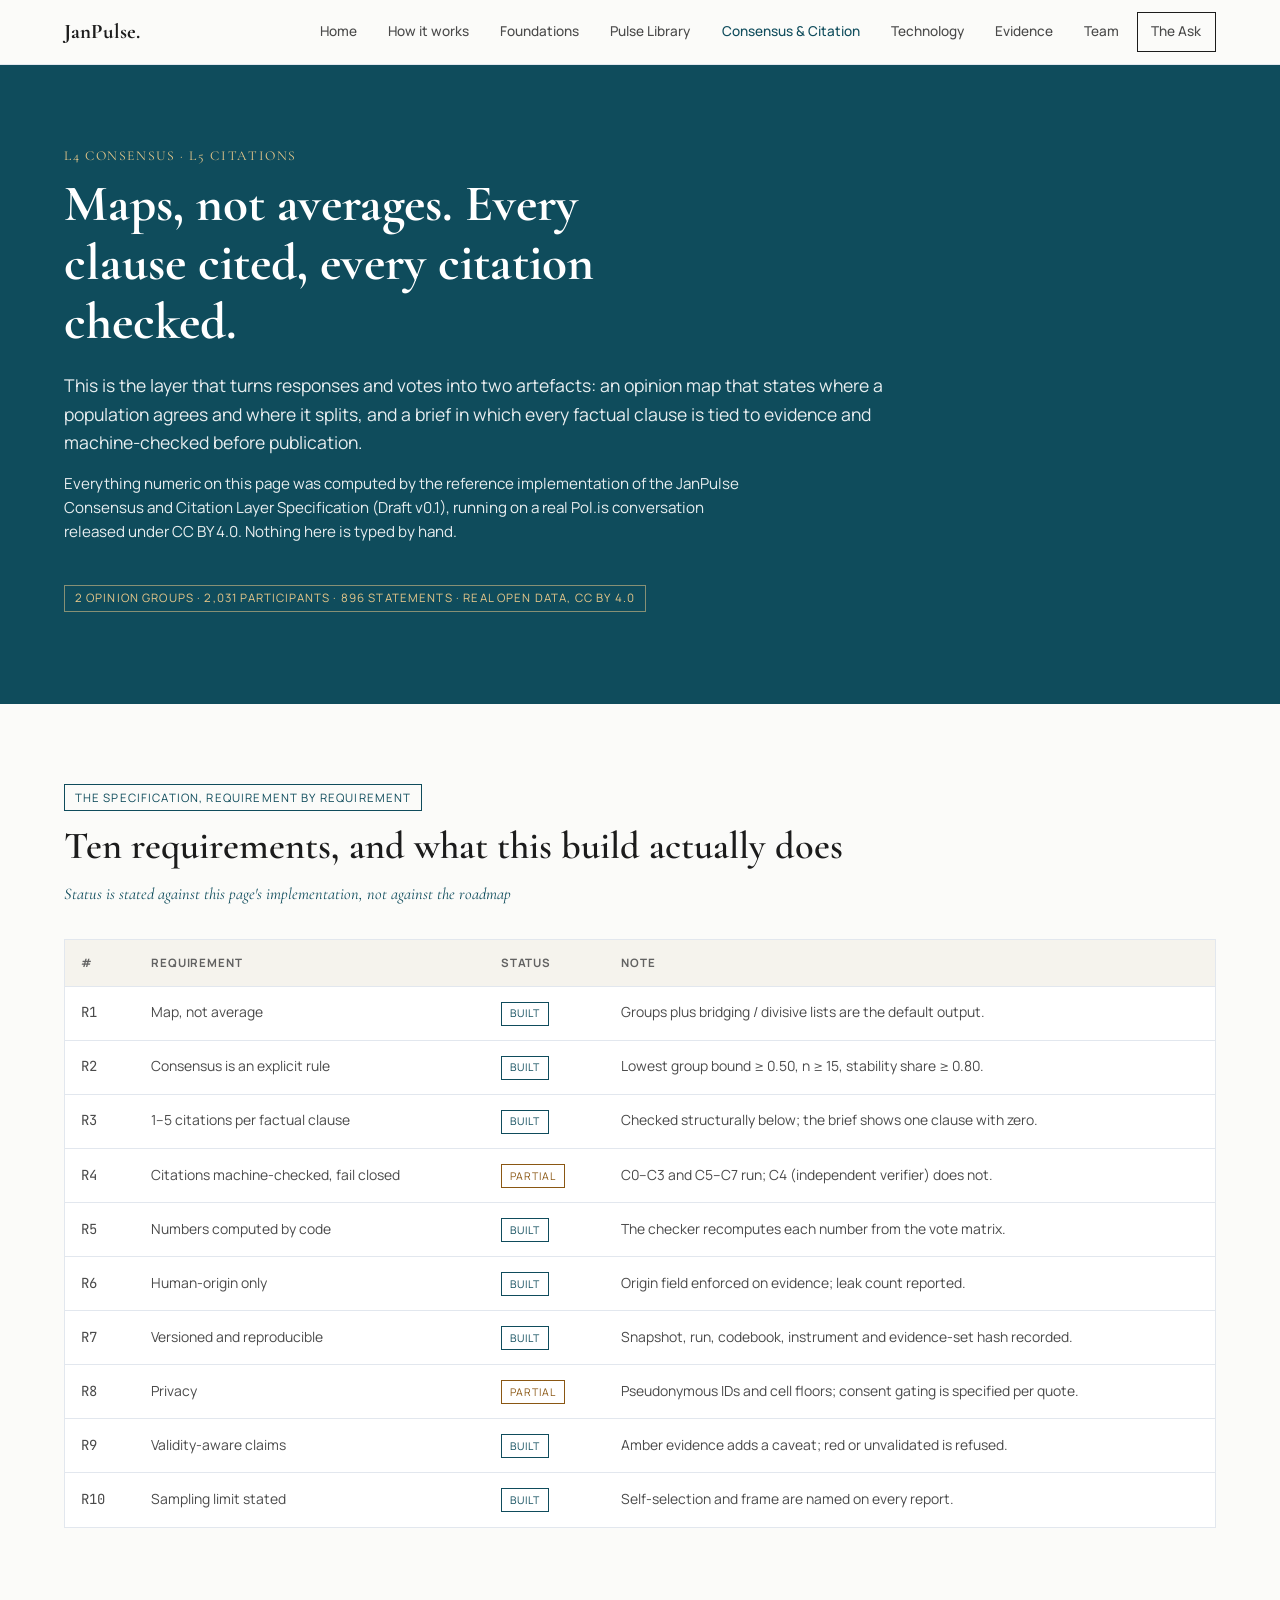
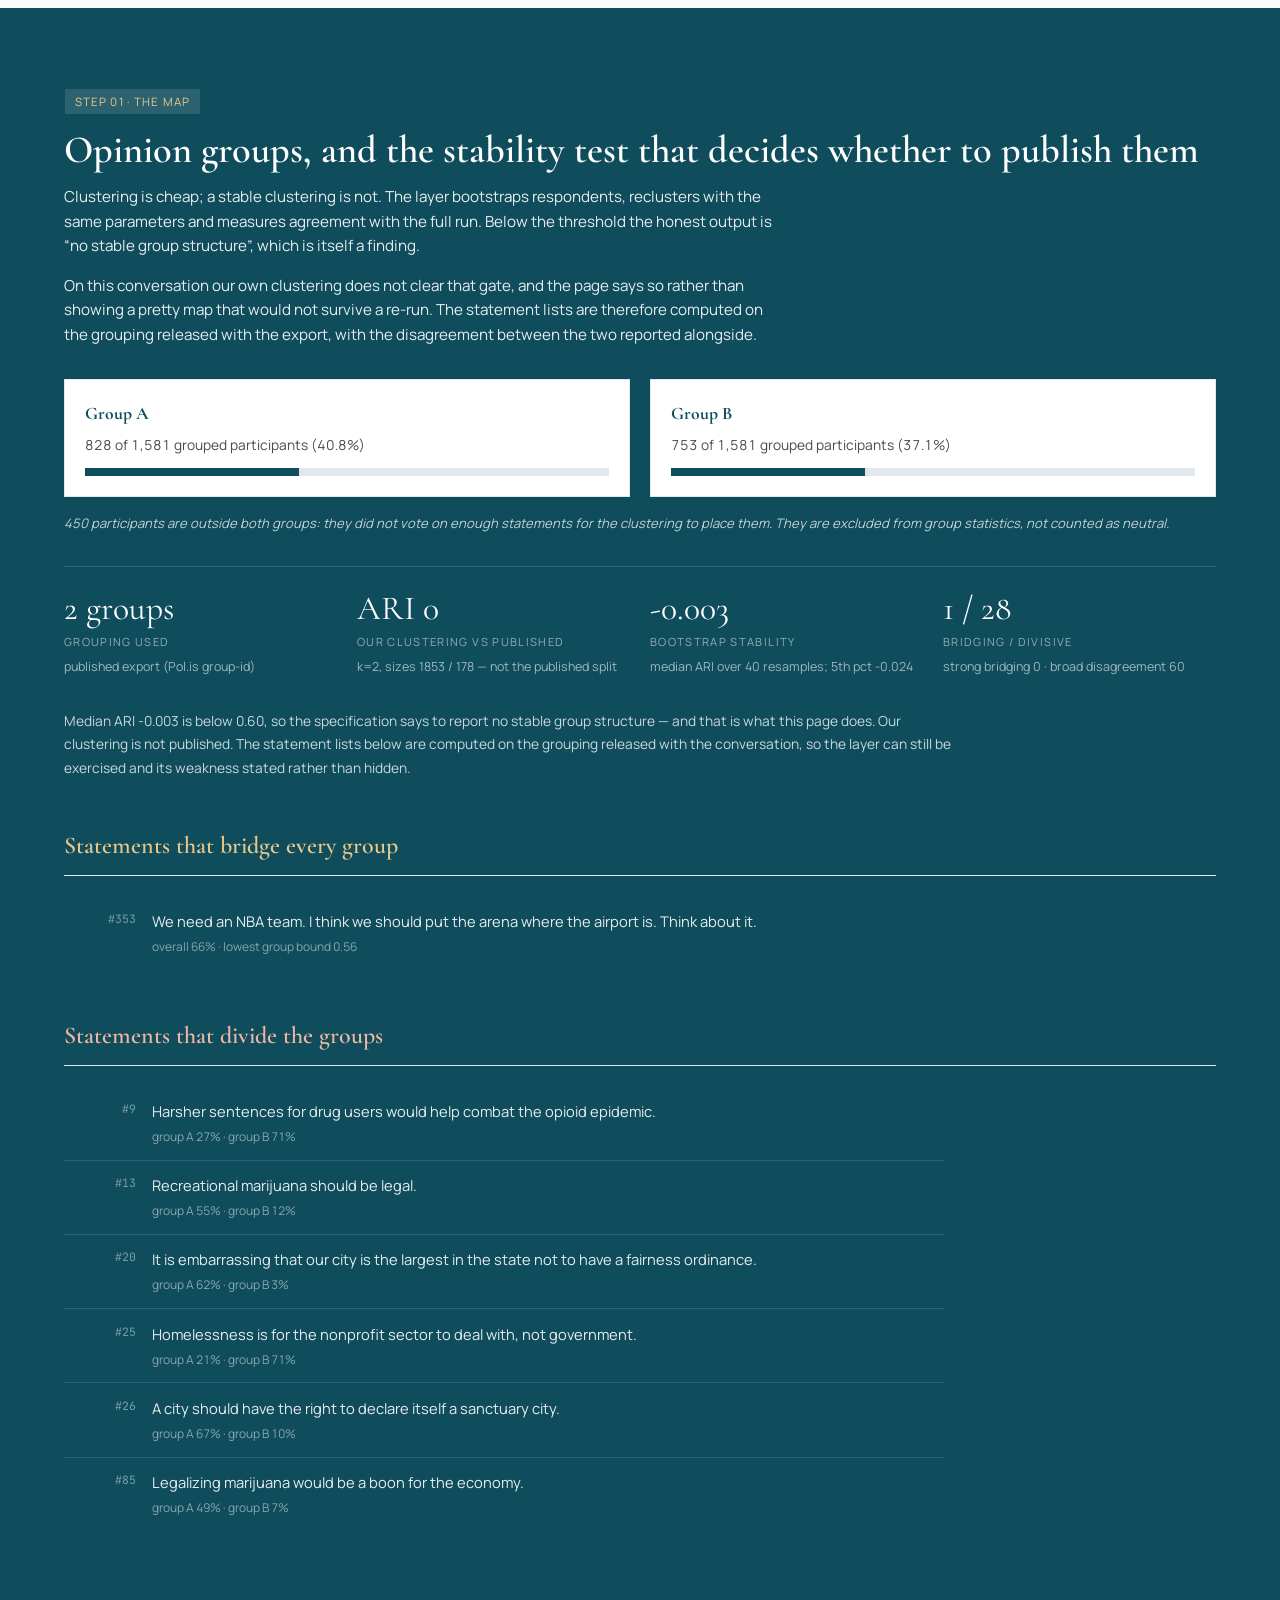
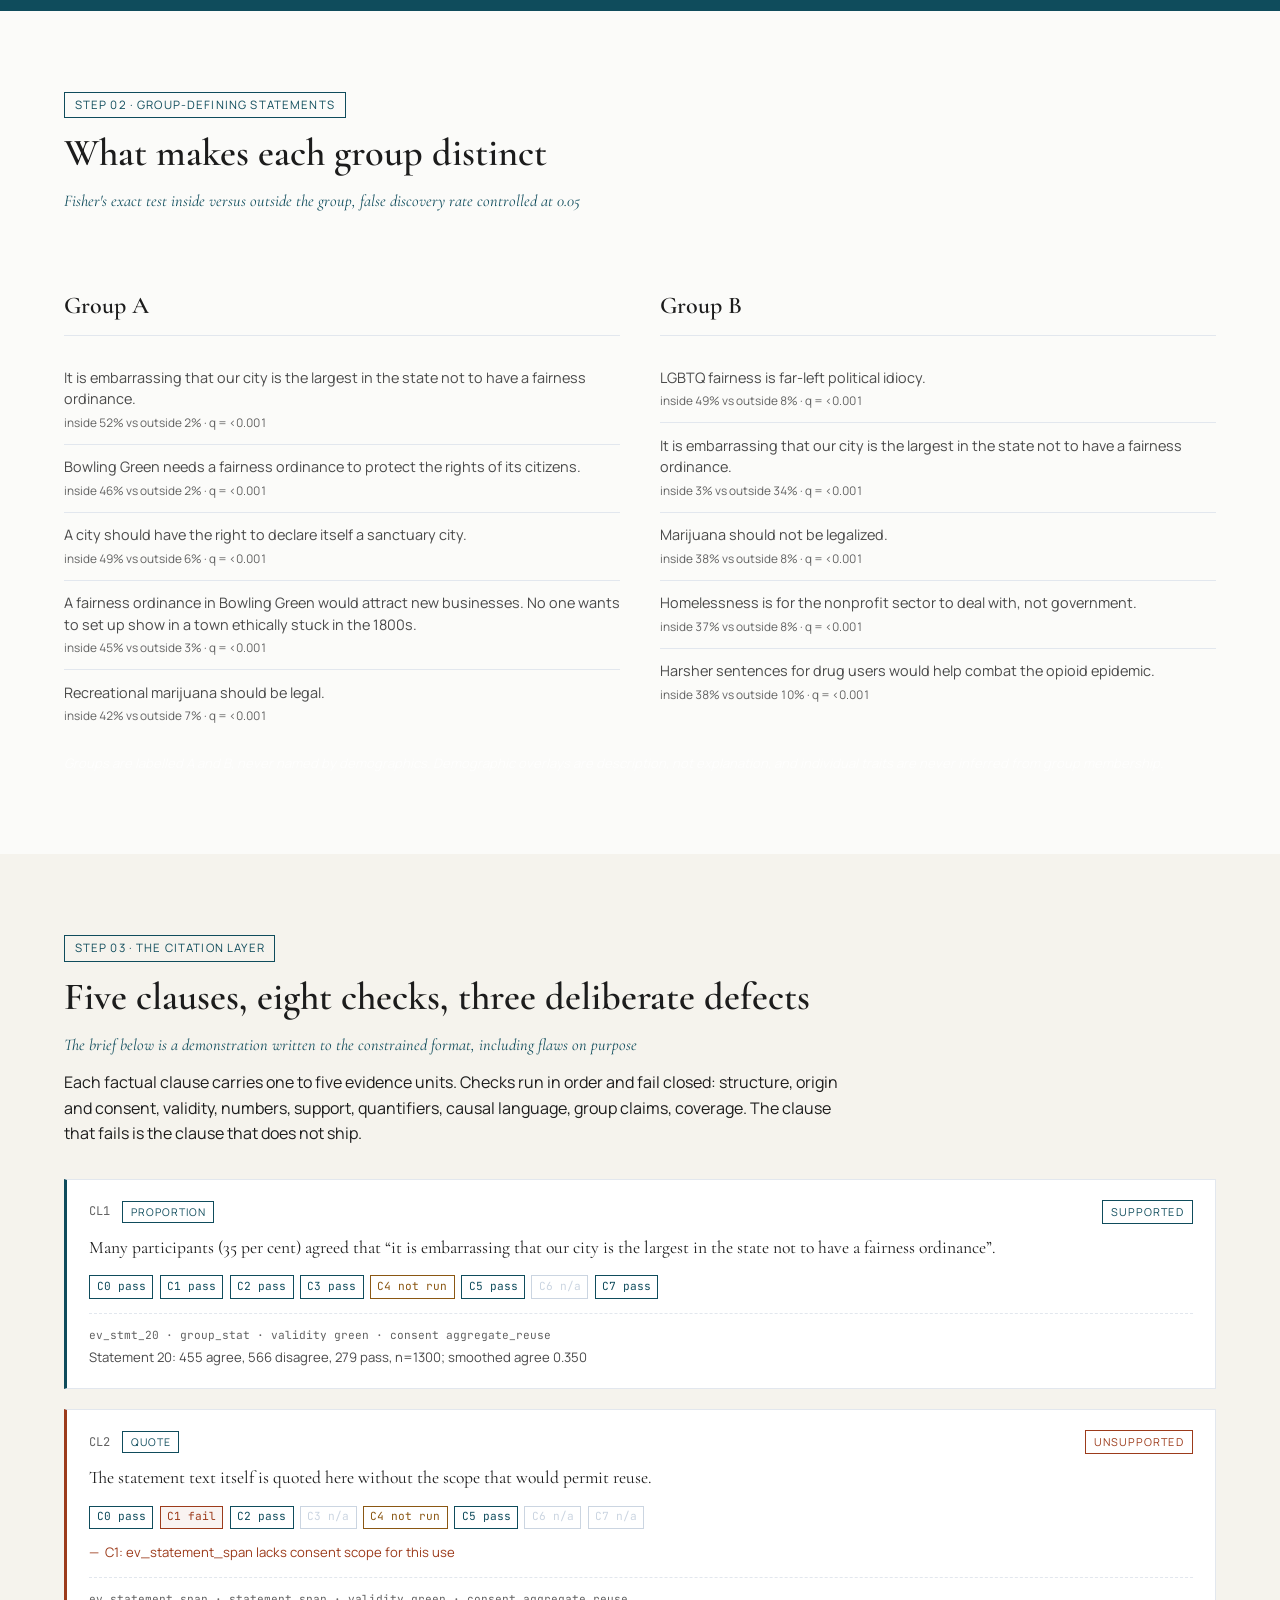
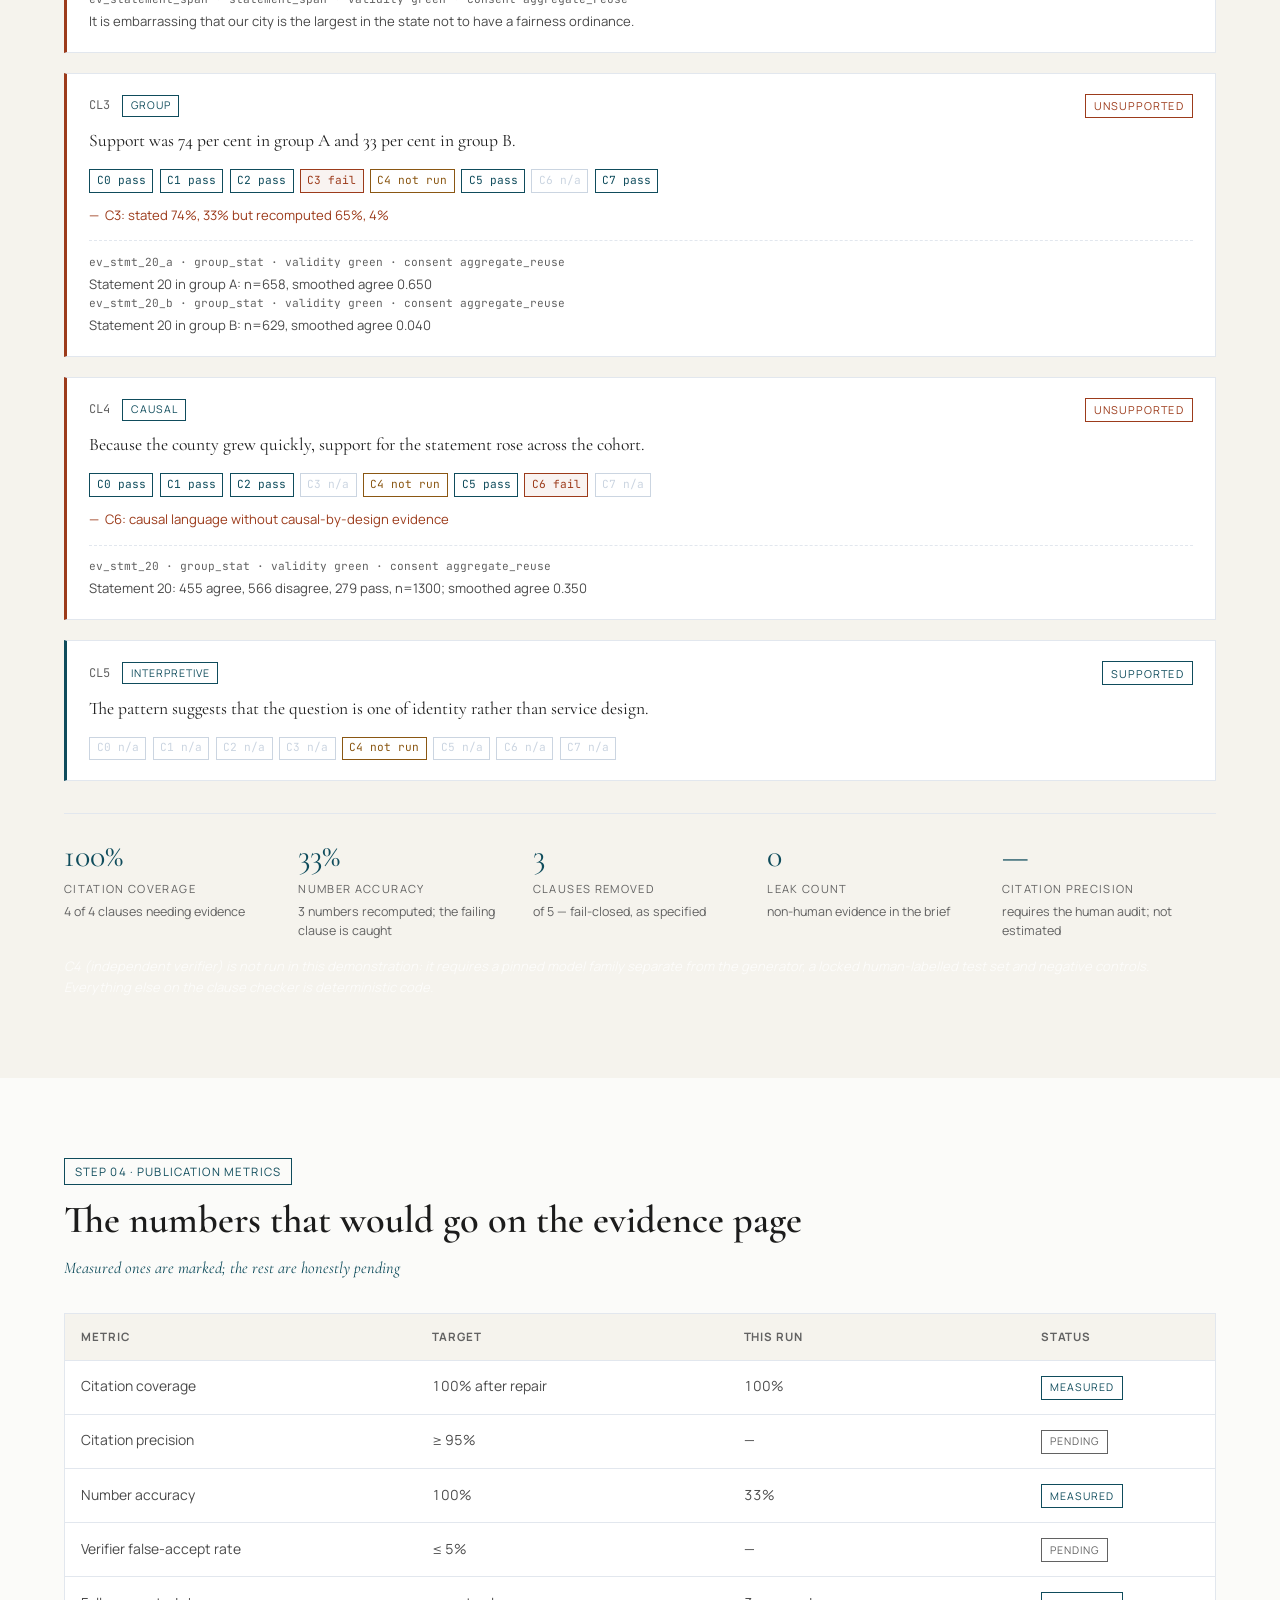
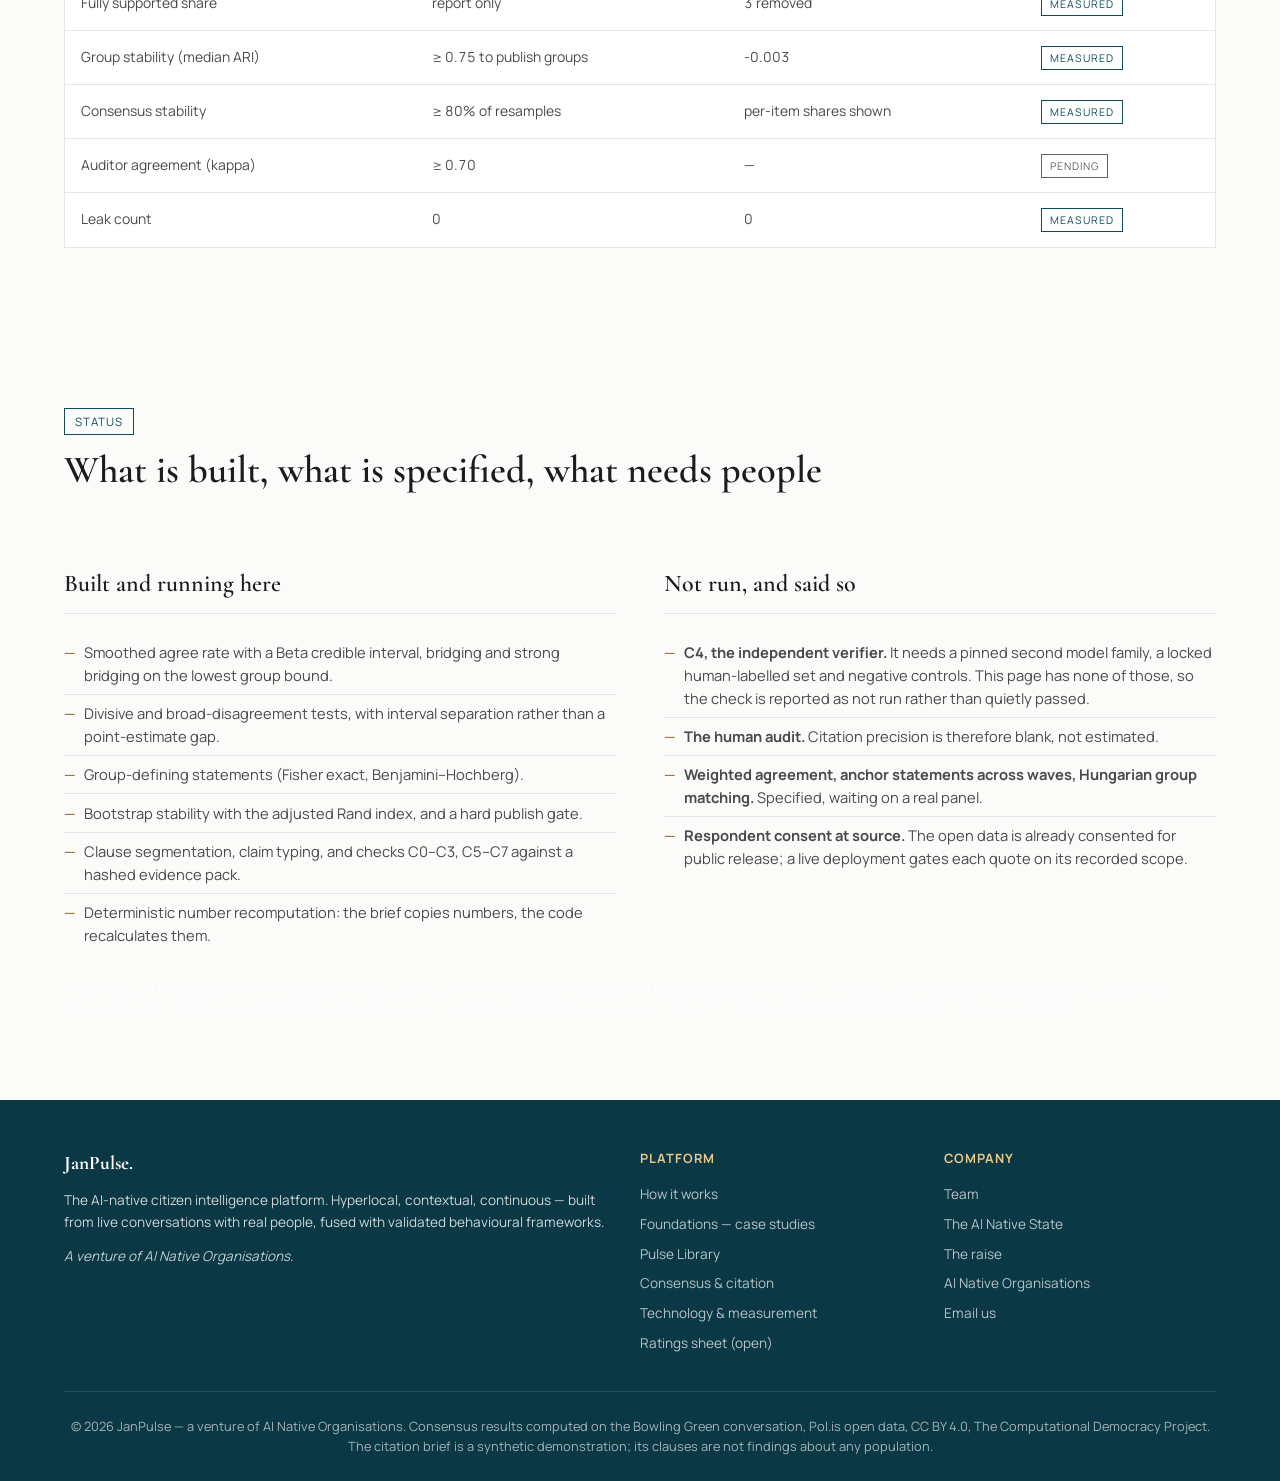
==== consensus.html @ a4c241a4 "Consensus & Citation layer page: L4 maps and L5 clause checks on real open data Implements the speci" ====
<!DOCTYPE html>
<html lang="en">
<head>
  <meta charset="UTF-8">
  <meta name="viewport" content="width=device-width, initial-scale=1.0">
  <title>Consensus &amp; Citation Layer — JanPulse</title>
  <link rel="stylesheet" href="styles.css">
  <link rel="stylesheet" href="janpulse.css">
  <meta name="description" content="JanPulse's L4/L5 layer: opinion maps with a published stability test, and briefs where every clause is cited and machine-checked. Run on a real Pol.is open conversation.">
  <meta property="og:title" content="Consensus &amp; Citation Layer — JanPulse">
  <meta property="og:description" content="Maps, not averages. Every clause cited, every citation checked, numbers computed by code.">
  <meta property="og:type" content="article">
</head>
<body>

<nav class="site-nav">
  <div class="nav-inner">
    <a class='nav-logo' href='/'>JanPulse.</a>
    <button class="nav-toggle" onclick="toggleNav()" aria-label="Toggle navigation">
      <span></span><span></span><span></span>
    </button>
    <div class="nav-links" id="navLinks">
      <a href='/'>Home</a>
      <a href="/#how">How it works</a>
      <a href='/foundations.html'>Foundations</a>
      <a href='/library.html'>Pulse Library</a>
      <a class='active' href='/consensus.html'>Consensus &amp; Citation</a>
      <a href="/#technology">Technology</a>
      <a href="/#evidence">Evidence</a>
      <a href="/#team">Team</a>
      <a href="/#ask" class="btn btn-outline btn-sm">The Ask</a>
    </div>
  </div>
</nav>

<header class="section section-dark">
  <div class="container">
    <span class="eyebrow" style="color:#e8c88a;">L4 consensus &middot; L5 citations</span>
    <h1 style="color:#fff;max-width:26ch;">Maps, not averages. Every clause cited, every citation checked.</h1>
    <p class="dark-body" style="font-size:1.1rem;max-width:78ch;margin-top:1.25rem;">
      This is the layer that turns responses and votes into two artefacts: an opinion map that
      states where a population agrees and where it splits, and a brief in which every factual
      clause is tied to evidence and machine-checked before publication.
    </p>
    <p class="dark-body" style="max-width:78ch;">
      Everything numeric on this page was computed by the reference implementation of the
      JanPulse Consensus and Citation Layer Specification (Draft v0.1), running on a real
      Pol.is conversation released under CC BY&nbsp;4.0. Nothing here is typed by hand.
    </p>
    <p class="pill" style="margin-top:1.5rem;display:inline-block;color:#e8c88a;border-color:rgba(232,200,138,.55);" id="corpusBadge"></p>
  </div>
</header>

<!-- Requirements -->
<section class="section">
  <div class="container">
    <span class="pill">The specification, requirement by requirement</span>
    <h2 class="section-title">Ten requirements, and what this build actually does</h2>
    <p class="role">Status is stated against this page's implementation, not against the roadmap</p>
    <table class="evidence-table" id="reqTable">
      <thead><tr><th>#</th><th>Requirement</th><th>Status</th><th>Note</th></tr></thead>
      <tbody></tbody>
    </table>
  </div>
</section>

<!-- Consensus -->
<section class="section section-dark">
  <div class="container">
    <span class="pill" style="background:rgba(255,255,255,.12);color:#e8c88a;">Step 01 &middot; The map</span>
    <h2 class="section-title" style="color:#fff;">Opinion groups, and the stability test that decides whether to publish them</h2>
    <p class="dark-body" style="max-width:80ch;">
      Clustering is cheap; a stable clustering is not. The layer bootstraps respondents, reclusters
      with the same parameters and measures agreement with the full run. Below the threshold the
      honest output is &ldquo;no stable group structure&rdquo;, which is itself a finding.
    </p>
    <p class="dark-body" style="max-width:80ch;">
      On this conversation our own clustering does not clear that gate, and the page says so rather
      than showing a pretty map that would not survive a re-run. The statement lists are therefore
      computed on the grouping released with the export, with the disagreement between the two
      reported alongside.
    </p>

    <div class="pl-groups" id="groupCards" style="margin-top:2rem;"></div>
    <div class="pl-stat-row" id="runStats"></div>

    <h3 class="sub-head" style="color:#e8c88a;">Statements that bridge every group</h3>
    <div id="bridgingList" class="pl-items"></div>

    <h3 class="sub-head" style="color:#f0b7a4;">Statements that divide the groups</h3>
    <div id="divisiveList" class="pl-items"></div>
  </div>
</section>

<!-- Group-defining -->
<section class="section">
  <div class="container">
    <span class="pill">Step 02 &middot; Group-defining statements</span>
    <h2 class="section-title">What makes each group distinct</h2>
    <p class="role">Fisher's exact test inside versus outside the group, false discovery rate controlled at 0.05</p>
    <div id="groupDefining" class="pl-gd"></div>
    <p class="provenance">Groups are labelled A and B, never named by demographics. Demographic overlays
      are description, not explanation, and individual traits are never inferred from group membership.</p>
  </div>
</section>

<!-- Clause checker -->
<section class="section section-cream">
  <div class="container">
    <span class="pill">Step 03 &middot; The citation layer</span>
    <h2 class="section-title">Five clauses, eight checks, three deliberate defects</h2>
    <p class="role">The brief below is a demonstration written to the constrained format, including flaws on purpose</p>
    <p style="max-width:80ch;">
      Each factual clause carries one to five evidence units. Checks run in order and fail closed:
      structure, origin and consent, validity, numbers, support, quantifiers, causal language,
      group claims, coverage. The clause that fails is the clause that does not ship.
    </p>

    <div id="clauseChecks" class="pl-clauses"></div>

    <div class="pl-metric-row" id="citationMetrics"></div>
    <p class="provenance" id="c4Note"></p>
  </div>
</section>

<!-- Metrics -->
<section class="section">
  <div class="container">
    <span class="pill">Step 04 &middot; Publication metrics</span>
    <h2 class="section-title">The numbers that would go on the evidence page</h2>
    <p class="role">Measured ones are marked; the rest are honestly pending</p>
    <table class="evidence-table" id="metricTable">
      <thead><tr><th>Metric</th><th>Target</th><th>This run</th><th>Status</th></tr></thead>
      <tbody></tbody>
    </table>
  </div>
</section>

<!-- Status -->
<section class="section">
  <div class="container">
    <span class="pill">Status</span>
    <h2 class="section-title">What is built, what is specified, what needs people</h2>
    <div class="cols-2" style="margin-top:1.5rem;">
      <div>
        <h3 class="sub-head">Built and running here</h3>
        <ul class="plain-list">
          <li>Smoothed agree rate with a Beta credible interval, bridging and strong bridging on the lowest group bound.</li>
          <li>Divisive and broad-disagreement tests, with interval separation rather than a point-estimate gap.</li>
          <li>Group-defining statements (Fisher exact, Benjamini&ndash;Hochberg).</li>
          <li>Bootstrap stability with the adjusted Rand index, and a hard publish gate.</li>
          <li>Clause segmentation, claim typing, and checks C0&ndash;C3, C5&ndash;C7 against a hashed evidence pack.</li>
          <li>Deterministic number recomputation: the brief copies numbers, the code recalculates them.</li>
        </ul>
      </div>
      <div>
        <h3 class="sub-head">Not run, and said so</h3>
        <ul class="plain-list">
          <li><b>C4, the independent verifier.</b> It needs a pinned second model family, a locked human-labelled set and negative controls. This page has none of those, so the check is reported as not run rather than quietly passed.</li>
          <li><b>The human audit.</b> Citation precision is therefore blank, not estimated.</li>
          <li><b>Weighted agreement, anchor statements across waves, Hungarian group matching.</b> Specified, waiting on a real panel.</li>
          <li><b>Respondent consent at source.</b> The open data is already consented for public release; a live deployment gates each quote on its recorded scope.</li>
        </ul>
      </div>
    </div>
    <p class="provenance" style="margin-top:1.5rem;">
      Thresholds on this page are the specification&rsquo;s proposed values, marked for statistical
      review in the source document. Participation is self-selected: this conversation was open to
      residents of Bowling Green and Warren County, and no sampling frame or weighting was applied.
      That limit is stated on every report rather than buried in a footnote.
    </p>
  </div>
</section>

<footer class="site-footer">
  <div class="container">
    <div class="footer-grid">
      <div class="footer-brand">
        <span class="footer-logo">JanPulse.</span>
        <p>The AI-native citizen intelligence platform. Hyperlocal, contextual, continuous &mdash; built from
          live conversations with real people, fused with validated behavioural frameworks.</p>
        <p class="provenance" style="margin-top:0.75rem;">A venture of AI Native Organisations.</p>
      </div>
      <div class="footer-col">
        <h4>Platform</h4>
        <a href="/#how">How it works</a>
        <a href="/foundations.html">Foundations &mdash; case studies</a>
        <a href="/library.html">Pulse Library</a>
        <a href="/consensus.html">Consensus &amp; citation</a>
        <a href="/technology.html">Technology &amp; measurement</a>
        <a href="/rate.html">Ratings sheet (open)</a>
      </div>
      <div class="footer-col">
        <h4>Company</h4>
        <a href="/#team">Team</a>
        <a href="/#book">The AI Native State</a>
        <a href="/#ask">The raise</a>
        <a href="https://ainativeorganisations.com" target="_blank" rel="noopener">AI Native Organisations</a>
        <a href="mailto:hello@ainativeorganisations.com">Email us</a>
      </div>
    </div>
    <div class="footer-bottom">
      &copy; 2026 JanPulse &mdash; a venture of AI Native Organisations. Consensus results computed on
      the Bowling Green conversation, Pol.is open data, CC BY 4.0, The Computational Democracy Project.
      The citation brief is a synthetic demonstration; its clauses are not findings about any population.
    </div>
  </div>
</footer>

<script src="assets/jp-layer-demo.js"></script>
<script>
function toggleNav(){ document.getElementById('navLinks').classList.toggle('open'); }

function el(tag, cls, text){
  var n = document.createElement(tag);
  if (cls) n.className = cls;
  if (text !== undefined && text !== null) n.textContent = text;
  return n;
}
function chip(status){
  var s = el('span', 'pl-chip pl-chip-' + status.replace(/[^a-z]/g,''), status);
  return s;
}

(function(){
  var D = window.JANPULSE_LAYER;
  if (!D) return;
  var C = D.consensus, L = D.citations;

  // corpus badge
  document.getElementById('corpusBadge').textContent =
    C.groups.length + ' opinion groups · ' + D.corpus.participants.toLocaleString() +
    ' participants · ' + D.corpus.statements + ' statements · real open data, CC BY 4.0';

  // ---- requirements table (statuses are authored, not computed) -------------
  var REQS = [
    ['R1','Map, not average','built','Groups plus bridging / divisive lists are the default output.'],
    ['R2','Consensus is an explicit rule','built','Lowest group bound ≥ 0.50, n ≥ 15, stability share ≥ 0.80.'],
    ['R3','1–5 citations per factual clause','built','Checked structurally below; the brief shows one clause with zero.'],
    ['R4','Citations machine-checked, fail closed','partial','C0–C3 and C5–C7 run; C4 (independent verifier) does not.'],
    ['R5','Numbers computed by code','built','The checker recomputes each number from the vote matrix.'],
    ['R6','Human-origin only','built','Origin field enforced on evidence; leak count reported.'],
    ['R7','Versioned and reproducible','built','Snapshot, run, codebook, instrument and evidence-set hash recorded.'],
    ['R8','Privacy','partial','Pseudonymous IDs and cell floors; consent gating is specified per quote.'],
    ['R9','Validity-aware claims','built','Amber evidence adds a caveat; red or unvalidated is refused.'],
    ['R10','Sampling limit stated','built','Self-selection and frame are named on every report.']
  ];
  var tb = document.querySelector('#reqTable tbody');
  REQS.forEach(function(r){
    var tr = el('tr');
    tr.appendChild(el('td','pl-mono',r[0]));
    tr.appendChild(el('td',null,r[1]));
    var td = el('td'); td.appendChild(chip(r[2])); tr.appendChild(td);
    tr.appendChild(el('td',null,r[3]));
    tb.appendChild(tr);
  });

  // ---- group cards ---------------------------------------------------------
  var grouped = C.groups.reduce(function(a,g){ return a + g.size; }, 0);
  var gc = document.getElementById('groupCards');
  C.groups.forEach(function(g){
    var card = el('div','card card-quiet pl-group');
    card.appendChild(el('h4',null,'Group ' + g.label));
    card.appendChild(el('p','pl-num', g.size.toLocaleString() + ' of ' +
      grouped.toLocaleString() + ' grouped participants (' + g.share + '%)'));
    var bar = el('div','pl-bar'); var fill = el('span'); fill.style.width = g.share + '%';
    bar.appendChild(fill); card.appendChild(bar);
    gc.appendChild(card);
  });
  if (D.corpus.ungrouped) {
    var un = el('p','provenance');
    un.textContent = D.corpus.ungrouped.toLocaleString() + ' participants are outside both groups: ' +
      'they did not vote on enough statements for the clustering to place them. They are excluded ' +
      'from group statistics, not counted as neutral.';
    gc.parentNode.insertBefore(un, gc.nextSibling);
  }

  var rs = document.getElementById('runStats');
  function stat(label, value, sub){
    var d = el('div','pl-stat');
    d.appendChild(el('div','pl-stat-value', value));
    d.appendChild(el('div','pl-stat-label', label));
    if (sub) d.appendChild(el('div','pl-stat-sub', sub));
    rs.appendChild(d);
  }
  var own = C.own_clustering;
  stat('grouping used', C.k + ' groups', C.grouping_source);
  stat('our clustering vs published', 'ARI ' + (own.ari_vs_published === null ? '—' : own.ari_vs_published),
       'k=' + own.k + ', sizes ' + own.sizes.join(' / ') + ' — not the published split');
  stat('bootstrap stability', C.stability.median_ari === null ? 'not measured' : C.stability.median_ari,
       'median ARI over ' + C.stability.usable + ' resamples; 5th pct ' + C.stability.p5_ari);
  stat('bridging / divisive', C.counts.bridging + ' / ' + C.counts.divisive,
       'strong bridging ' + C.counts.strong_bridging + ' · broad disagreement ' + C.counts.broad_disagreement);

  var gate = el('p','dark-caption');
  var ariOwn = C.stability.median_ari;
  if (ariOwn === null) {
    gate.textContent = 'Stability could not be measured in this run, so no group structure should be published.';
  } else if (ariOwn >= 0.75) {
    gate.textContent = 'Median ARI ' + ariOwn + ' clears the 0.75 publish gate: the clustering is stable under resampling.';
  } else if (ariOwn >= 0.60) {
    gate.textContent = 'Median ARI ' + ariOwn + ' sits between 0.60 and 0.75: the specification labels the structure tentative.';
  } else {
    gate.textContent = 'Median ARI ' + ariOwn + ' is below 0.60, so the specification says to report no stable group ' +
      'structure — and that is what this page does. Our clustering is not published. The statement lists below are ' +
      'computed on the grouping released with the conversation, so the layer can still be exercised and its ' +
      'weakness stated rather than hidden.';
  }
  rs.parentNode.insertBefore(gate, rs.nextSibling);

  // ---- statement lists -----------------------------------------------------
  function itemList(host, items, kind){
    if (!items.length) { host.appendChild(el('p','dark-caption','None at the current thresholds.')); return; }
    items.forEach(function(it){
      var row = el('div','pl-item-row');
      row.appendChild(el('span','pl-item-id','#' + it.statement_id));
      var body = el('div','pl-item-body');
      body.appendChild(el('p','pl-item-text', it.text));
      var meta = el('p','pl-meta', kind === 'bridging'
        ? 'overall ' + (100*it.theta).toFixed(0) + '% · lowest group bound ' +
          Math.min.apply(null, Object.keys(it.lcb_by_group).map(function(k){return it.lcb_by_group[k];})).toFixed(2)
        : 'group A ' + (100*it.lcb_by_group.A).toFixed(0) + '% · group B ' + (100*it.lcb_by_group.B).toFixed(0) + '%');
      if (it.stability_share !== null) meta.textContent += ' · stability ' + Math.round(100*it.stability_share) + '%';
      body.appendChild(meta);
      row.appendChild(body);
      host.appendChild(row);
    });
  }
  itemList(document.getElementById('bridgingList'), C.bridging, 'bridging');
  itemList(document.getElementById('divisiveList'), C.divisive, 'divisive');

  // ---- group-defining ------------------------------------------------------
  var gd = document.getElementById('groupDefining');
  Object.keys(C.group_defining).forEach(function(g){
    var col = el('div','pl-gd-col');
    col.appendChild(el('h3','sub-head','Group ' + g));
    var rows = C.group_defining[g];
    if (!rows.length) col.appendChild(el('p','provenance','No statements survive the FDR threshold.'));
    rows.forEach(function(r){
      var d = el('div','pl-gd-row');
      d.appendChild(el('p','pl-item-text', r.text));
      d.appendChild(el('p','pl-meta', 'inside ' + Math.round(100*r.in_rate) + '% vs outside ' +
        Math.round(100*r.out_rate) + '% · q = ' + (r.q < 0.001 ? '<0.001' : r.q.toFixed(3))));
      col.appendChild(d);
    });
    gd.appendChild(col);
  });

  // ---- clause checks -------------------------------------------------------
  var host = document.getElementById('clauseChecks');
  var ORDER = ['C0','C1','C2','C3','C4','C5','C6','C7'];
  L.clauses.forEach(function(c){
    var card = el('div','pl-clause pl-clause-' + c.verdict);
    var head = el('div','pl-clause-head');
    head.appendChild(el('span','pl-clause-id', c.clause_id.toUpperCase()));
    head.appendChild(el('span','pl-clause-type', c.claim_type));
    head.appendChild(el('span','pl-verdict pl-verdict-' + c.verdict, c.verdict));
    card.appendChild(head);
    card.appendChild(el('p','pl-clause-text', c.text));

    var checks = el('div','pl-checks');
    ORDER.forEach(function(k){
      var v = c.checks[k] || 'n/a';
      var b = el('span','pl-check pl-check-' + v.replace(/[^a-z]/g,''), k + ' ' + v);
      checks.appendChild(b);
    });
    card.appendChild(checks);

    if (c.reasons.length) {
      var ul = el('ul','pl-reasons');
      c.reasons.forEach(function(r){ ul.appendChild(el('li',null,r)); });
      card.appendChild(ul);
    }
    if (c.evidence.length) {
      var ev = el('div','pl-evidence');
      c.evidence.forEach(function(e){
        ev.appendChild(el('p','pl-evidence-line',
          e.id + ' · ' + e.kind + ' · validity ' + e.validity + ' · consent ' + e.consent.join(', ')));
        ev.appendChild(el('p','pl-evidence-content', e.content));
      });
      card.appendChild(ev);
    }
    host.appendChild(card);
  });

  // ---- metrics -------------------------------------------------------------
  var mr = document.getElementById('citationMetrics');
  function metric(label, value, sub){
    var d = el('div','pl-metric');
    d.appendChild(el('div','pl-metric-value', value));
    d.appendChild(el('div','pl-metric-label', label));
    if (sub) d.appendChild(el('div','pl-metric-sub', sub));
    mr.appendChild(d);
  }
  var M = L.metrics;
  metric('citation coverage', M.coverage + '%', M.cited + ' of ' + M.requiring_evidence + ' clauses needing evidence');
  metric('number accuracy', M.number_accuracy + '%', M.numbers_checked + ' numbers recomputed; the failing clause is caught');
  metric('clauses removed', M.removed, 'of ' + M.clauses + ' — fail-closed, as specified');
  metric('leak count', M.leak_count, 'non-human evidence in the brief');
  metric('citation precision', '—', 'requires the human audit; not estimated');
  document.getElementById('c4Note').textContent = D.meta.c4_note;

  // ---- spec metrics table --------------------------------------------------
  var MT = [
    ['Citation coverage', '100% after repair', M.coverage + '%', 'measured'],
    ['Citation precision', '≥ 95%', '—', 'pending audit'],
    ['Number accuracy', '100%', M.number_accuracy + '%', 'measured'],
    ['Verifier false-accept rate', '≤ 5%', '—', 'C4 not run'],
    ['Fully supported share', 'report only', M.removed + ' removed', 'measured'],
    ['Group stability (median ARI)', '≥ 0.75 to publish groups',
      C.stability.median_ari === null ? '—' : C.stability.median_ari, C.stability.median_ari === null ? 'pending' : 'measured'],
    ['Consensus stability', '≥ 80% of resamples', 'per-item shares shown', 'measured'],
    ['Auditor agreement (kappa)', '≥ 0.70', '—', 'needs auditors'],
    ['Leak count', '0', String(M.leak_count), 'measured']
  ];
  var mtb = document.querySelector('#metricTable tbody');
  MT.forEach(function(r){
    var tr = el('tr');
    tr.appendChild(el('td',null,r[0]));
    tr.appendChild(el('td','pl-num',r[1]));
    tr.appendChild(el('td','pl-num',r[2]));
    var td = el('td');
    td.appendChild(chip(r[3] === 'measured' ? 'measured' : 'pending'));
    tr.appendChild(td);
    mtb.appendChild(tr);
  });
})();
</script>
</body>
</html>
---- styles.css ----
/* ===== FTSE 100 AI-Native Edition — Shared Styles ===== */
@import url('https://fonts.googleapis.com/css2?family=Cormorant+Garamond:ital,wght@0,300;0,400;0,500;0,600;0,700;1,400;1,500&family=Manrope:wght@300;400;500;600;700;800&family=JetBrains+Mono:wght@400;500;600&display=swap');

:root {
  --color-bg: #fbfbf9;
  --color-teal: #0f4c5c;
  --color-teal-dark: #0a3844;
  --color-gold: #c5a059;
  --color-gold-dark: #8a5713;
  --color-gold-ink: #8a5713;
  --color-ink: #1c1c1c;
  --color-ink-secondary: #4a4a4a;
  --color-ink-muted: #626262;
  --color-slate: #cbd5e1;
  --color-slate-soft: #e2e7ee;
  --color-cream: #f5f3ed;
  --color-white: #ffffff;
  --color-accent: #5eaaa8;
  --font-serif: 'Cormorant Garamond', Georgia, serif;
  --font-sans: 'Manrope', -apple-system, BlinkMacSystemFont, 'Segoe UI', sans-serif;
  --font-mono: 'JetBrains Mono', 'Fira Code', monospace;
  --max-width: 1200px;
  --border-radius: 0;
}

*, *::before, *::after { box-sizing: border-box; margin: 0; padding: 0; }
html { scroll-behavior: smooth; }
body {
  font-family: var(--font-sans);
  font-size: 16px;
  line-height: 1.6;
  color: var(--color-ink);
  background: var(--color-bg);
  -webkit-font-smoothing: antialiased;
}
img { max-width: 100%; height: auto; display: block; }
a { color: var(--color-teal); text-decoration: none; transition: color 0.2s; }
a:hover { color: var(--color-gold-ink); }
.container { max-width: var(--max-width); margin: 0 auto; padding: 0 24px; }

h1, h2, h3, h4 { font-family: var(--font-serif); }
h1 { font-size: 3.2rem; line-height: 1.15; font-weight: 700; }
h2 { font-size: 2.4rem; line-height: 1.2; font-weight: 600; }
h3 { font-size: 1.5rem; font-weight: 600; }
.section { padding: 5rem 0; }
.section-dark { background: var(--color-teal); color: #fff; }
.section-cream { background: var(--color-cream); }
.eyebrow {
  font-family: var(--font-serif);
  font-size: 0.85rem;
  letter-spacing: 0.12em;
  text-transform: uppercase;
  color: var(--color-gold-ink);
  display: block;
  margin-bottom: 0.5rem;
}
.section-title { margin-bottom: 0.75rem; }
.section-subtitle {
  color: var(--color-ink-muted);
  font-size: 1.1rem;
  max-width: 700px;
  margin-bottom: 2.5rem;
}
.text-center { text-align: center; }
.text-center .section-subtitle { margin-left: auto; margin-right: auto; }

/* Buttons */
.btn {
  display: inline-block;
  font-family: var(--font-sans);
  font-weight: 600;
  font-size: 0.9rem;
  padding: 0.7rem 1.75rem;
  border: 1px solid transparent;
  cursor: pointer;
  transition: all 0.2s;
  border-radius: var(--border-radius);
  text-decoration: none;
}
.btn-gold {
  background: var(--color-gold);
  color: var(--color-ink);
  border-color: var(--color-gold-ink);
}
.btn-gold:hover { background: var(--color-gold-dark); border-color: var(--color-gold-dark); color: #fff; }
.btn-teal {
  background: var(--color-teal);
  color: #fff;
  border-color: var(--color-teal);
}
.btn-teal:hover { background: var(--color-teal-dark); color: #fff; }
.btn-outline {
  background: transparent;
  color: var(--color-ink);
  border-color: var(--color-ink);
}
.btn-outline:hover { background: var(--color-ink); color: #fff; }
.btn-white {
  background: #fff;
  color: var(--color-teal-dark);
  border-color: #fff;
}
.btn-white:hover { background: var(--color-cream); }
.btn-sm { padding: 0.5rem 1.25rem; font-size: 0.82rem; }

/* Utility */
.mt-1 { margin-top: 1rem; }
.mt-2 { margin-top: 2rem; }
.mb-1 { margin-bottom: 1rem; }
.mb-2 { margin-bottom: 2rem; }
.flex-center { display: flex; align-items: center; justify-content: center; gap: 1rem; flex-wrap: wrap; }

/* Section sub-nav */
.section-subnav { display: flex; justify-content: center; gap: 0.25rem; flex-wrap: wrap; margin: 1.5rem 0 0.5rem; }
.section-subnav a {
  font-size: 0.82rem;
  font-weight: 500;
  color: var(--color-ink-muted);
  padding: 0.4rem 0.85rem;
  border: 1px solid var(--color-slate-soft);
  transition: all 0.2s;
}
.section-subnav a:hover { color: var(--color-teal); border-color: var(--color-teal); }

/* Navigation */
.site-nav {
  border-bottom: 1px solid var(--color-slate-soft);
  background: var(--color-bg);
  position: sticky;
  top: 0;
  z-index: 100;
}
.nav-inner {
  max-width: var(--max-width);
  margin: 0 auto;
  padding: 0 24px;
  display: flex;
  align-items: center;
  justify-content: space-between;
  height: 64px;
}
.nav-logo {
  font-family: var(--font-serif);
  font-size: 1.3rem;
  font-weight: 700;
  color: var(--color-ink);
}
.nav-logo:hover { color: var(--color-teal); }
.nav-links { display: flex; align-items: center; gap: 0.25rem; }
.nav-links a {
  padding: 0.5rem 0.85rem;
  font-size: 0.85rem;
  font-weight: 500;
  color: var(--color-ink-secondary);
  transition: color 0.2s;
}
.nav-links a:hover, .nav-links a.active { color: var(--color-teal); }
.nav-toggle { display: none; background: none; border: none; cursor: pointer; padding: 4px; }
.nav-toggle span { display: block; width: 22px; height: 2px; background: var(--color-ink); margin: 4px 0; transition: 0.2s; }

/* Hero */
.hero {
  padding: 5rem 0 4rem;
  background: linear-gradient(135deg, var(--color-bg) 0%, var(--color-cream) 100%);
  border-bottom: 1px solid var(--color-slate-soft);
}
.hero-grid {
  display: grid;
  grid-template-columns: 1.3fr 1fr;
  gap: 3rem;
  align-items: center;
}
.hero h1 { margin-bottom: 1rem; }
.hero h1 .highlight { color: var(--color-teal); }
.hero p { font-size: 1.15rem; color: var(--color-ink-secondary); margin-bottom: 2rem; max-width: 600px; }
.hero .badge {
  display: inline-flex;
  align-items: center;
  gap: 0.4rem;
  background: var(--color-teal);
  color: var(--color-gold-ink);
  font-family: var(--font-serif);
  font-size: 0.8rem;
  letter-spacing: 0.08em;
  text-transform: uppercase;
  padding: 0.3rem 0.8rem;
  margin-bottom: 1rem;
}
.hero-actions { display: flex; gap: 1rem; flex-wrap: wrap; }

/* Researcher Card */
.researcher-card {
  background: #fff;
  border: 1px solid var(--color-slate-soft);
  padding: 2rem;
  text-align: center;
}
.researcher-card .avatar {
  width: 130px;
  height: 130px;
  border-radius: 50%;
  background: var(--color-teal);
  margin: 0 auto 1rem;
  display: flex;
  align-items: center;
  justify-content: center;
  color: #fff;
  font-family: var(--font-serif);
  font-size: 2.5rem;
  font-weight: 600;
}
.researcher-card h3 { margin-bottom: 0.25rem; }
.researcher-card .title { color: var(--color-ink-muted); font-size: 0.9rem; margin-bottom: 1rem; }
.researcher-card .institution { color: var(--color-teal); font-family: var(--font-serif); font-size: 1.1rem; font-style: italic; margin-bottom: 0.75rem; }
.researcher-card .stats { display: flex; justify-content: center; gap: 1.5rem; margin: 1.25rem 0; }
.researcher-card .stat { text-align: center; }
.researcher-card .stat-num { font-family: var(--font-serif); font-size: 1.6rem; font-weight: 700; color: var(--color-teal); }
.researcher-card .stat-label { font-size: 0.75rem; color: var(--color-ink-muted); text-transform: uppercase; letter-spacing: 0.05em; }
.researcher-card .pubs { text-align: left; margin-top: 1rem; }
.researcher-card .pubs li { font-size: 0.82rem; color: var(--color-ink-secondary); padding: 0.4rem 0; border-bottom: 1px solid var(--color-slate-soft); }
.researcher-card .pubs li:last-child { border-bottom: none; }
.researcher-card .pubs .pub-title { font-weight: 500; color: var(--color-ink); }
.researcher-card .pubs .pub-cite { color: var(--color-gold-dark); font-family: var(--font-serif); font-size: 0.78rem; }

/* Card Grid */
.card-grid { display: grid; gap: 1.5rem; }
.card-grid-2 { grid-template-columns: 1fr 1fr; }
.card-grid-3 { grid-template-columns: 1fr 1fr 1fr; }
.card {
  background: #fff;
  border: 1px solid var(--color-slate-soft);
  padding: 2rem;
  transition: transform 0.2s, box-shadow 0.2s;
}
.card:hover { transform: translateY(-3px); box-shadow: 0 8px 25px rgba(0,0,0,0.06); }
.card-icon { font-size: 1.8rem; margin-bottom: 0.75rem; }
.card h3 { margin-bottom: 0.5rem; }
.card p { color: var(--color-ink-secondary); font-size: 0.92rem; line-height: 1.6; }
.card-dark { background: var(--color-teal); border-color: var(--color-teal-dark); color: #fff; }
.card-dark h3 { color: var(--color-gold-ink); }
.card-dark p { color: rgba(255,255,255,0.85); }

/* Timeline */
.timeline { position: relative; max-width: 800px; margin: 0 auto; padding-left: 2rem; }
.timeline::before {
  content: '';
  position: absolute;
  left: 0;
  top: 0;
  bottom: 0;
  width: 2px;
  background: var(--color-gold);
}
.timeline-item { position: relative; padding: 0 0 2rem 2rem; }
.timeline-item::before {
  content: '';
  position: absolute;
  left: -7px;
  top: 4px;
  width: 16px;
  height: 16px;
  border-radius: 50%;
  background: var(--color-gold);
  border: 3px solid var(--color-bg);
}
.timeline-item:last-child { padding-bottom: 0; }
.timeline-item h4 { font-size: 1.2rem; margin-bottom: 0.25rem; }
.timeline-item .meta { font-size: 0.82rem; color: var(--color-ink-muted); margin-bottom: 0.5rem; }
.timeline-item p { font-size: 0.92rem; color: var(--color-ink-secondary); }

/* Stats row */
.stats-row { display: grid; grid-template-columns: repeat(4, 1fr); gap: 1.5rem; }
.stat-card { text-align: center; padding: 1.5rem; }
.stat-card .num { font-family: var(--font-serif); font-size: 2.8rem; font-weight: 700; color: var(--color-teal); line-height: 1; }
.stat-card .label { font-size: 0.85rem; color: var(--color-ink-muted); margin-top: 0.4rem; }
.section-dark .stat-card .num { color: var(--color-gold-ink); }
.section-dark .stat-card .label { color: rgba(255,255,255,0.75); }

/* Two-col */
.cols-2 { display: grid; grid-template-columns: 1fr 1fr; gap: 3rem; align-items: start; }

/* Phase cards */
.phase-card { background: #fff; border: 1px solid var(--color-slate-soft); padding: 1.5rem; margin-bottom: 1rem; }
.phase-card .phase-label { font-family: var(--font-serif); font-size: 0.8rem; letter-spacing: 0.08em; text-transform: uppercase; color: var(--color-gold-ink); margin-bottom: 0.25rem; }
.phase-card h4 { margin-bottom: 0.25rem; }
.phase-card p { font-size: 0.9rem; color: var(--color-ink-secondary); }

/* Budget table */
.budget-table { width: 100%; border-collapse: collapse; margin: 1.5rem 0; }
.budget-table td { padding: 0.75rem 0; border-bottom: 1px solid var(--color-slate-soft); font-size: 0.9rem; }
.budget-table td:last-child { text-align: right; font-weight: 600; }
.budget-table tr:last-child td { border-bottom: none; font-weight: 700; font-size: 1rem; }
.budget-table tr:last-child td:last-child { color: var(--color-teal); font-family: var(--font-serif); font-size: 1.1rem; }

/* Footer */
.site-footer {
  background: var(--color-teal-dark);
  color: rgba(255,255,255,0.8);
  padding: 3rem 0 1.5rem;
}
.footer-grid { display: grid; grid-template-columns: 2fr 1fr 1fr; gap: 2rem; margin-bottom: 2rem; }
.footer-logo { font-family: var(--font-serif); font-size: 1.2rem; font-weight: 700; color: #fff; display: block; margin-bottom: 0.75rem; }
.footer-brand p { font-size: 0.85rem; line-height: 1.6; }
.footer-col h4 { font-family: var(--font-sans); font-size: 0.8rem; text-transform: uppercase; letter-spacing: 0.08em; color: var(--color-gold-ink); margin-bottom: 0.75rem; }
.footer-col a { display: block; font-size: 0.85rem; color: rgba(255,255,255,0.7); padding: 0.25rem 0; }
.footer-col a:hover { color: var(--color-gold-ink); }
.footer-bottom { border-top: 1px solid rgba(255,255,255,0.1); padding-top: 1.5rem; font-size: 0.8rem; text-align: center; color: rgba(255,255,255,0.5); }

/* Responsive */
@media (max-width: 900px) {
  h1 { font-size: 2.4rem; }
  h2 { font-size: 1.8rem; }
  .hero-grid { grid-template-columns: 1fr; gap: 2rem; }
  .hero { padding: 3rem 0 2.5rem; }
  .cols-2 { grid-template-columns: 1fr; gap: 2rem; }
  .stats-row { grid-template-columns: repeat(2, 1fr); }
  .card-grid-3 { grid-template-columns: 1fr; }
  .card-grid-2 { grid-template-columns: 1fr; }
  .footer-grid { grid-template-columns: 1fr; gap: 1.5rem; }
  .nav-links { display: none; flex-direction: column; position: absolute; top: 64px; left: 0; right: 0; background: var(--color-bg); border-bottom: 1px solid var(--color-slate-soft); padding: 1rem; }
  .nav-links.open { display: flex; }
  .nav-toggle { display: block; }
  .researcher-card .stats { flex-wrap: wrap; gap: 1rem; }
  .researcher-card .pubs li { font-size: 0.78rem; }
}

/* AA: text gold on teal surfaces uses the light gold */
.section-dark, .card-dark, .card-teal, .site-footer, .badge, .section-dark * { --color-gold-ink: #e8c88a; }

/* AA: label on a gold fill, and ink text on gold bands */
.btn.btn-gold, .btn-gold { color: var(--color-ink); }
---- janpulse.css ----
/* ===== JanPulse — additions to styles.css =====================
   Only components the JanPulse pages need on top of the existing
   editorial system (Cormorant Garamond + Manrope, teal/gold palette).
   ============================================================ */

/* Card grid with four columns (how-it-works, revenue lines, pipeline) */
.card-grid-4 { grid-template-columns: repeat(4, 1fr); }

/* Hero: the two equations and the small print under the founder cards */
.hero-equations {
  font-family: var(--font-serif);
  font-size: 1.05rem !important;
  font-style: italic;
  color: var(--color-teal) !important;
  line-height: 1.9;
  margin-bottom: 2rem !important;
}
.hero-equations b { color: var(--color-gold-dark); font-style: normal; }
.provenance {
  font-size: 0.82rem;
  color: var(--color-ink-muted);
  margin-top: 1rem;
  font-style: italic;
}
.mini-links {
  display: flex;
  gap: 0.75rem;
  flex-wrap: wrap;
  align-items: center;
  justify-content: center;
  margin-top: 1rem;
  font-size: 0.78rem;
  color: var(--color-ink-muted);
  letter-spacing: 0.04em;
  text-transform: uppercase;
}
.mini-links a { color: var(--color-teal); }

/* Quieter variant of .card for the "yesterday" column and pipeline items */
.card-muted { background: var(--color-white); border-color: var(--color-slate-soft); opacity: 0.96; }
.card-muted h3 { color: var(--color-ink-muted); }
.card-quiet { padding: 1.25rem; }
.card-quiet h4 { font-size: 1.1rem; margin-bottom: 0.35rem; }
.card-quiet p { font-size: 0.86rem; }

.plain-list { list-style: none; margin-top: 0.5rem; }
.plain-list li {
  font-size: 0.92rem;
  color: var(--color-ink-secondary);
  padding: 0.45rem 0 0.45rem 1.25rem;
  position: relative;
  border-bottom: 1px solid var(--color-slate-soft);
  line-height: 1.55;
}
.plain-list li:last-child { border-bottom: none; }
.plain-list li::before {
  content: "—";
  position: absolute;
  left: 0;
  color: var(--color-gold-ink);
}
.card-dark .plain-list li { color: rgba(255, 255, 255, 0.88); border-color: rgba(255, 255, 255, 0.18); }

.step-num {
  font-family: var(--font-serif);
  font-size: 0.85rem;
  letter-spacing: 0.1em;
  color: var(--color-gold-ink);
  margin-bottom: 0.4rem;
}

.pull-quote {
  font-family: var(--font-serif);
  font-size: 1.35rem;
  font-style: italic;
  line-height: 1.5;
  color: var(--color-teal);
  max-width: 820px;
  margin: 2.5rem auto 0;
  text-align: center;
}
.section-dark .pull-quote { color: var(--color-gold-ink); }

/* Formula strip on the technology section */
.formula {
  display: flex;
  align-items: center;
  justify-content: center;
  gap: 0.6rem;
  flex-wrap: wrap;
  margin: 2rem 0 0;
  font-family: var(--font-serif);
  color: var(--color-ink-secondary);
  font-size: 1.1rem;
}
.formula-chip {
  border: 1px solid var(--color-gold);
  color: var(--color-teal);
  padding: 0.45rem 0.9rem;
  font-size: 0.95rem;
  letter-spacing: 0.03em;
}
.formula-eq {
  margin-left: 1rem;
  color: var(--color-gold-dark);
  font-style: italic;
}
@media (max-width: 720px) {
  .formula-eq { margin-left: 0; width: 100%; text-align: center; }
}

/* Evidence table: tabular numbers, a control row, a flagged ceiling */
.evidence-table {
  width: 100%;
  border-collapse: collapse;
  margin: 2rem 0 0;
  background: var(--color-white);
  border: 1px solid var(--color-slate-soft);
}
.evidence-table th {
  font-family: var(--font-sans);
  font-size: 0.72rem;
  letter-spacing: 0.08em;
  text-transform: uppercase;
  color: var(--color-ink-muted);
  text-align: left;
  padding: 0.85rem 1rem;
  border-bottom: 1px solid var(--color-slate-soft);
  background: var(--color-cream);
}
.evidence-table td {
  padding: 0.9rem 1rem;
  font-size: 0.87rem;
  color: var(--color-ink-secondary);
  border-bottom: 1px solid var(--color-slate-soft);
  vertical-align: top;
}
.evidence-table tr:last-child td { border-bottom: none; }
.evidence-table td.strong { font-weight: 600; color: var(--color-ink); }
.evidence-table .n { text-align: right; font-variant-numeric: tabular-nums; white-space: nowrap; }
.evidence-table .warn {
  color: #9c3b1b;
  font-weight: 700;
  border-bottom: 1px solid #9c3b1b;
}
.evidence-table tr.control td { background: rgba(245, 243, 237, 0.6); color: var(--color-ink-muted); }

.note {
  background: var(--color-cream);
  border-left: 4px solid var(--color-gold);
  padding: 1.25rem 1.5rem;
  margin: 1.5rem 0 0;
  font-size: 0.9rem;
  color: var(--color-ink-secondary);
}
.note p { margin-bottom: 0.75rem; }
.note p:last-child { margin-bottom: 0; }
.note b { color: var(--color-ink); }

.caption { font-size: 0.82rem; color: var(--color-ink-muted); margin-top: 0.9rem; line-height: 1.6; }
.caption code {
  font-family: var(--font-mono);
  font-size: 0.78rem;
  background: var(--color-cream);
  padding: 0.1rem 0.35rem;
}

/* Use-case furniture */
.sub-head {
  font-size: 1.5rem;
  margin: 3rem 0 1.25rem;
  padding-bottom: 0.6rem;
  border-bottom: 1px solid var(--color-slate-soft);
}
.pill {
  display: inline-block;
  font-family: var(--font-sans);
  font-size: 0.72rem;
  letter-spacing: 0.1em;
  text-transform: uppercase;
  color: var(--color-teal);
  border: 1px solid var(--color-teal);
  padding: 0.2rem 0.6rem;
  margin-bottom: 0.75rem;
}
.pill-warn { color: var(--color-gold-dark); border-color: var(--color-gold-ink); }
.pain {
  font-family: var(--font-serif);
  font-style: italic;
  font-size: 1rem;
  color: var(--color-ink);
  border-left: 2px solid var(--color-gold);
  padding-left: 0.85rem;
  margin: 0.5rem 0 0.85rem;
}
.steps-list { margin: 0.5rem 0 0.9rem 1.1rem; }
.steps-list li {
  font-size: 0.88rem;
  color: var(--color-ink-secondary);
  line-height: 1.6;
  margin-bottom: 0.55rem;
}
.steps-list li b { color: var(--color-ink); }
.revenue {
  font-size: 0.85rem;
  padding-top: 0.8rem;
  border-top: 1px solid var(--color-slate-soft);
  color: var(--color-ink-secondary);
}
.revenue b { color: var(--color-teal); }

.market-num {
  font-family: var(--font-serif);
  font-size: 2.6rem;
  color: var(--color-teal);
  line-height: 1;
  margin: 0.25rem 0 0.5rem;
}
.price {
  font-family: var(--font-serif);
  font-size: 1.05rem;
  color: var(--color-gold-dark);
  margin-bottom: 0.6rem;
}
.role {
  font-family: var(--font-serif);
  font-style: italic;
  color: var(--color-teal);
  margin-bottom: 0.75rem;
  font-size: 1.02rem;
}
.tiny-head { font-size: 0.98rem; margin-bottom: 0.3rem; }
.tiny { font-size: 0.84rem; color: var(--color-ink-secondary); line-height: 1.55; }

/* The ask section sits on teal; keep its body copy legible */
.dark-body { color: rgba(255, 255, 255, 0.9); margin-bottom: 1rem; font-size: 0.95rem; }
.dark-body b { color: #fff; }
.dark-caption {
  font-size: 0.86rem;
  color: rgba(255, 255, 255, 0.78);
  margin-top: 2rem;
  line-height: 1.7;
  max-width: 900px;
}
.section-dark .budget-table td {
  border-color: rgba(255, 255, 255, 0.18);
  color: rgba(255, 255, 255, 0.9);
}
.section-dark .budget-table td:last-child { color: var(--color-gold-ink); }

/* Responsive: collapse the wide grids, as the base stylesheet does for its own */
@media (max-width: 1000px) {
  .card-grid-4 { grid-template-columns: 1fr 1fr; }
}
@media (max-width: 760px) {
  .card-grid-4, .card-grid-3, .card-grid-2, .cols-2 { grid-template-columns: 1fr; }
  .stats-row { grid-template-columns: 1fr 1fr; }
  .evidence-table { font-size: 0.8rem; }
  .evidence-table th, .evidence-table td { padding: 0.6rem 0.5rem; }
  .market-num { font-size: 2.1rem; }
}

/* AA: light text on the footer and budget band */
.provenance { color: rgba(255,255,255,0.74); }
.footer-bottom { color: rgba(255,255,255,0.62); }
.section-dark .budget-table td, .section-dark .budget-table th { color: rgba(255,255,255,0.9); }

/* AA: the light-table total rule is invisible on the teal band */
.section-dark .budget-table tr:last-child td:last-child { color: var(--color-gold-ink); }


/* ===== Motion layer (2026-10) ===== */
#how .card-grid-4 { position: relative; }
.loop-spine {
  position: absolute; left: 0; right: 0; top: -1px; height: 2px; z-index: 2;
  background: linear-gradient(90deg, var(--color-teal), var(--color-gold));
  opacity: .55; transform: scaleX(0); transform-origin: left center;
  pointer-events: none;
}
.card-grid-4 .card { position: relative; overflow: hidden; }
.spotlight::after {
  content: ""; position: absolute; inset: 0; pointer-events: none; opacity: 0;
  transition: opacity .35s ease;
  background: radial-gradient(200px circle at var(--mx, 50%) var(--my, 50%),
              rgba(15, 76, 92, .10), transparent 72%);
}
.spotlight:hover::after { opacity: 1; }
.section-dark .spotlight::after {
  background: radial-gradient(220px circle at var(--mx, 50%) var(--my, 50%),
              rgba(232, 200, 138, .16), transparent 72%);
}
@media (prefers-reduced-motion: reduce) {
  .loop-spine { display: none; }
  .spotlight::after { display: none; }
}
/* hero intro starts hidden only when motion is available (set by app.js class) */
.motion-ready .hero .badge,
.motion-ready .hero h1,
.motion-ready .hero p,
.motion-ready .hero-actions .btn,
.motion-ready .researcher-card { will-change: transform, opacity; }

/* ===== legibility: .pill was 10.88px, now 11.5px ===== */

/* ===== hero density: the two team cards were pushing the CTAs below the fold ===== */
.researcher-card { padding: 1.25rem 1.25rem 1.1rem; }
.researcher-card .avatar { width: 64px; height: 64px; font-size: 1.05rem; margin-bottom: 0.7rem; }
.researcher-card h3 { font-size: 1.05rem; margin-bottom: 0.15rem; }
.researcher-card .institution { font-size: 0.85rem; margin-bottom: 0.5rem; }
.researcher-card .title { font-size: 0.85rem; line-height: 1.55; }
.hero-grid { gap: 2.25rem; align-items: start; }

/* ===== a11y: hidden section heading keeps the outline h1 → h2 → h3 ===== */
.sr-only { position: absolute; width: 1px; height: 1px; padding: 0; margin: -1px; overflow: hidden;
  clip: rect(0 0 0 0); white-space: nowrap; border: 0; }

/* ===== Founders: real portraits (2026-10) ===== */
.researcher-card .avatar.photo,
.portrait-frame {
  overflow: hidden;
}
.researcher-card .avatar.photo {
  width: 84px; height: 84px; background: var(--color-slate-soft);
  border: 1px solid var(--color-slate-soft);
}
.researcher-card .avatar.photo img { width: 100%; height: 100%; object-fit: cover; object-position: 50% 18%; }

.portrait-frame { background: var(--color-cream); border: 1px solid var(--color-slate-soft); }
.portrait-frame img {
  width: 100%; height: 320px; object-fit: cover; object-position: 50% 16%;
  filter: saturate(0.94);
}
@media (max-width: 760px) { .portrait-frame img { height: 260px; } }

/* ===== The book band ===== */
.book-band {
  display: grid; grid-template-columns: 260px 1fr; gap: 3.25rem; align-items: center;
  max-width: 1040px; margin: 0 auto;
}
.book-cover { position: relative; }
.book-cover img {
  width: 100%; max-width: 260px; border: 1px solid var(--color-slate-soft);
  box-shadow: 0 18px 40px rgba(15, 76, 92, 0.18);
}
.book-kicker {
  font-family: var(--font-sans); font-size: 0.72rem; letter-spacing: 0.14em;
  text-transform: uppercase; color: var(--color-gold-ink); margin-bottom: 0.7rem;
}
.book-title { font-size: 2.3rem; line-height: 1.1; margin-bottom: 0.35rem; }
.book-subtitle {
  font-family: var(--font-serif); font-style: italic; font-size: 1.25rem;
  color: var(--color-teal); margin-bottom: 0.5rem;
}
.book-authors {
  font-size: 0.86rem; letter-spacing: 0.04em; text-transform: uppercase;
  color: var(--color-ink-muted); margin-bottom: 1.1rem;
}
.book-blurb { font-size: 0.98rem; color: var(--color-ink-secondary); max-width: 62ch; }
.book-blurb b { color: var(--color-ink); }
.book-points { list-style: none; margin: 1rem 0 0; }
.book-points li {
  font-size: 0.9rem; color: var(--color-ink-secondary); position: relative;
  padding-left: 1.3rem; margin-bottom: 0.4rem;
}
.book-points li::before { content: "—"; position: absolute; left: 0; color: var(--color-gold-ink); }
.book-actions { display: flex; gap: 0.75rem; flex-wrap: wrap; margin-top: 1.4rem; }
.book-price { font-size: 0.8rem; color: var(--color-ink-muted); margin-top: 0.9rem; }

/* ===== Foundations teaser on the home page ===== */
.foundation-card { border-top: 2px solid var(--color-gold); padding-top: 1rem; }
.foundation-label {
  font-family: var(--font-sans); font-size: 0.7rem; letter-spacing: 0.12em;
  text-transform: uppercase; color: var(--color-teal); margin-bottom: 0.5rem;
}
.foundation-card h3 { font-size: 1.3rem; margin-bottom: 0.4rem; }
.foundation-card .where { font-size: 0.78rem; letter-spacing: 0.06em; text-transform: uppercase;
  color: var(--color-ink-muted); margin-bottom: 0.6rem; }
.foundation-card p { font-size: 0.9rem; color: var(--color-ink-secondary); }

@media (max-width: 860px) {
  .book-band { grid-template-columns: 1fr; gap: 1.75rem; justify-items: start; }
  .book-title { font-size: 1.9rem; }
}

/* ===== Pulse Library (library.html) =====
   Coverage report, consensus/divergence columns, opinion groups, citation trail.
   Shares the editorial palette; no new fonts, no new radius. */

.pl-hero-number { display: flex; align-items: baseline; gap: 1.25rem; flex-wrap: wrap; margin-top: 2rem; }
.pl-hero-number > span:first-child {
  font-family: var(--font-serif);
  font-size: 5rem;
  line-height: 1;
  color: var(--color-teal);
}
.pl-hero-caption { max-width: 34ch; font-size: 0.95rem; color: var(--color-ink-muted); }

.pl-mono { font-family: var(--font-mono); font-size: 0.8rem; color: var(--color-ink-muted); white-space: nowrap; }
.pl-num { font-variant-numeric: tabular-nums; white-space: nowrap; }

.pl-status {
  display: inline-block;
  font-size: 0.7rem;
  letter-spacing: 0.1em;
  text-transform: uppercase;
  padding: 0.2rem 0.55rem;
  border: 1px solid currentColor;
}
.pl-status-covered { color: var(--color-teal); }
.pl-status-thin { color: var(--color-gold-ink); }
.pl-status-gap { color: #9c3b1b; }

/* consensus / divergence */
.pl-two-col { display: grid; grid-template-columns: 1fr 1fr; gap: 2.5rem; }
.pl-col-title {
  font-family: var(--font-sans);
  font-size: 0.75rem;
  letter-spacing: 0.14em;
  text-transform: uppercase;
  margin-bottom: 1rem;
  padding-bottom: 0.5rem;
  border-bottom: 1px solid rgba(255,255,255,.18);
}
.pl-list { list-style: none; }
.pl-list li { padding: 0.9rem 0; border-bottom: 1px solid rgba(255,255,255,.12); }
.pl-list li:last-child { border-bottom: none; }
.pl-list-head { display: flex; align-items: baseline; gap: 0.5rem; margin-bottom: 0.3rem; }
.pl-pct { font-family: var(--font-serif); font-size: 1.5rem; color: #fff; }
.pl-pct-label { font-size: 0.72rem; letter-spacing: 0.1em; text-transform: uppercase; color: rgba(255,255,255,.55); }
.pl-item-id {
  margin-left: auto;
  font-family: var(--font-mono);
  font-size: 0.72rem;
  color: rgba(255,255,255,.45);
}
.pl-list li p { font-size: 0.92rem; color: rgba(255,255,255,.86); line-height: 1.5; }
.pl-list li p.pl-meta { font-size: 0.75rem; color: rgba(255,255,255,.5); margin-top: 0.3rem; font-variant-numeric: tabular-nums; }
.pl-bridge {
  display: inline-block;
  margin-top: 0.5rem;
  font-size: 0.68rem;
  letter-spacing: 0.1em;
  text-transform: uppercase;
  padding: 0.15rem 0.5rem;
  border: 1px solid currentColor;
}
.pl-bridge-yes { color: #e8c88a; }
.pl-bridge-no { color: rgba(255,255,255,.45); }

/* opinion groups */
.pl-groups { display: grid; grid-template-columns: repeat(auto-fit, minmax(240px, 1fr)); gap: 1.25rem; margin-top: 1.5rem; }
.pl-group h4 { color: var(--color-teal); }
.pl-bar { height: 8px; background: var(--color-slate-soft); margin-top: 0.75rem; overflow: hidden; }
.pl-bar > span { display: block; height: 100%; background: var(--color-teal); }
.pl-bar-light { height: 6px; margin-top: 0; }

.pl-polar { margin-top: 1rem; max-width: 82ch; }
.pl-polar-row {
  display: grid;
  grid-template-columns: minmax(0, 1fr) 200px 3.25rem;
  gap: 1rem;
  align-items: center;
  padding: 0.6rem 0;
  border-bottom: 1px solid var(--color-slate-soft);
}
.pl-polar-label { font-size: 0.87rem; color: var(--color-ink-secondary); }
.pl-polar-row .pl-num { font-size: 0.8rem; color: var(--color-ink-muted); text-align: right; }

/* citation trail */
.pl-quotes { display: grid; grid-template-columns: repeat(auto-fit, minmax(260px, 1fr)); gap: 1.25rem; margin-top: 1.75rem; }
.pl-quote { border-left: 2px solid var(--color-gold); padding: 0.35rem 0 0.35rem 1.1rem; }
.pl-quote-text { font-family: var(--font-serif); font-size: 1.05rem; font-style: italic; color: var(--color-ink); line-height: 1.5; }
.pl-quote-meta { font-size: 0.72rem; letter-spacing: 0.04em; color: var(--color-ink-muted); margin-top: 0.5rem; font-variant-numeric: tabular-nums; }

@media (max-width: 860px) {
  .pl-two-col { grid-template-columns: 1fr; gap: 1.75rem; }
  .pl-polar-row { grid-template-columns: 1fr; gap: 0.35rem; }
  .pl-hero-number > span:first-child { font-size: 3.4rem; }
}

/* The coverage table has five columns; the evidence-age column is the one we drop on
   narrow screens so the statement column keeps a readable measure. */
@media (max-width: 700px) {
  .evidence-table th:nth-child(4),
  .evidence-table td.pl-cov-age { display: none; }
  .evidence-table th, .evidence-table td { padding: 0.7rem 0.6rem; }
}

/* ===== Consensus & Citation layer (consensus.html) =====
   Status chips, run statistics, statement rows, clause checker, metric row. */

.pl-chip {
  display: inline-block;
  font-size: 0.66rem;
  letter-spacing: 0.1em;
  text-transform: uppercase;
  padding: 0.15rem 0.5rem;
  border: 1px solid currentColor;
  white-space: nowrap;
}
.pl-chip-built, .pl-chip-measured { color: var(--color-teal); }
.pl-chip-partial { color: var(--color-gold-ink); }
.pl-chip-pending { color: var(--color-ink-muted); }

/* run statistics band */
.pl-stat-row {
  display: grid;
  grid-template-columns: repeat(auto-fit, minmax(180px, 1fr));
  gap: 1.25rem;
  margin: 2rem 0 0;
  padding-top: 1.5rem;
  border-top: 1px solid rgba(255,255,255,.15);
}
.pl-stat-value { font-family: var(--font-serif); font-size: 2.1rem; color: #fff; line-height: 1.1; }
.pl-stat-label { font-size: 0.7rem; letter-spacing: 0.12em; text-transform: uppercase; color: rgba(255,255,255,.55); margin-top: 0.35rem; }
.pl-stat-sub { font-size: 0.78rem; color: rgba(255,255,255,.6); margin-top: 0.35rem; }

/* statement rows on the dark sections */
.pl-items { margin-top: 1rem; max-width: 88ch; }
.pl-item-row {
  display: grid;
  grid-template-columns: 4.5rem minmax(0, 1fr);
  gap: 1rem;
  padding: 0.85rem 0;
  border-bottom: 1px solid rgba(255,255,255,.12);
}
.pl-item-row:last-child { border-bottom: none; }
.pl-item-body p.pl-item-text { font-size: 0.92rem; color: rgba(255,255,255,.9); line-height: 1.5; }
.pl-item-row .pl-meta { font-size: 0.75rem; color: rgba(255,255,255,.5); margin-top: 0.3rem; font-variant-numeric: tabular-nums; }
.pl-item-row .pl-item-id { color: rgba(255,255,255,.45); }

/* group-defining columns */
.pl-gd { display: grid; grid-template-columns: repeat(auto-fit, minmax(300px, 1fr)); gap: 2.5rem; margin-top: 1.5rem; }
.pl-gd-row { padding: 0.7rem 0; border-bottom: 1px solid var(--color-slate-soft); }
.pl-gd-row:last-child { border-bottom: none; }
.pl-gd-row .pl-item-text { font-size: 0.9rem; color: var(--color-ink-secondary); line-height: 1.5; }
.pl-gd-row .pl-meta { font-size: 0.74rem; color: var(--color-ink-muted); margin-top: 0.25rem; font-variant-numeric: tabular-nums; }

/* clause checker */
.pl-clauses { display: grid; gap: 1.25rem; margin-top: 2rem; }
.pl-clause {
  background: var(--color-white);
  border: 1px solid var(--color-slate-soft);
  border-left: 3px solid var(--color-teal);
  padding: 1.25rem 1.4rem;
}
.pl-clause-unsupported { border-left-color: #9c3b1b; }
.pl-clause-head { display: flex; align-items: center; gap: 0.75rem; flex-wrap: wrap; margin-bottom: 0.6rem; }
.pl-clause-id { font-family: var(--font-mono); font-size: 0.75rem; color: var(--color-ink-muted); }
.pl-clause-type {
  font-size: 0.66rem; letter-spacing: 0.1em; text-transform: uppercase;
  color: var(--color-teal); border: 1px solid currentColor; padding: 0.1rem 0.45rem;
}
.pl-verdict {
  margin-left: auto; font-size: 0.68rem; letter-spacing: 0.1em; text-transform: uppercase;
  padding: 0.15rem 0.5rem; border: 1px solid currentColor;
}
.pl-verdict-supported { color: var(--color-teal); }
.pl-verdict-unsupported { color: #9c3b1b; }
.pl-clause-text { font-family: var(--font-serif); font-size: 1.1rem; color: var(--color-ink); line-height: 1.55; }

.pl-checks { display: flex; flex-wrap: wrap; gap: 0.4rem; margin-top: 0.9rem; }
.pl-check {
  font-family: var(--font-mono); font-size: 0.7rem; padding: 0.12rem 0.4rem;
  border: 1px solid currentColor;
}
.pl-check-pass { color: var(--color-teal); }
.pl-check-fail { color: #9c3b1b; background: rgba(156,59,27,.06); }
.pl-check-na { color: var(--color-slate); }
.pl-check-notrun { color: var(--color-gold-ink); }

.pl-reasons { list-style: none; margin: 0.85rem 0 0; }
.pl-reasons li {
  font-size: 0.82rem; color: #9c3b1b; padding-left: 1rem; position: relative; line-height: 1.5;
}
.pl-reasons li::before { content: "—"; position: absolute; left: 0; }

.pl-evidence { margin-top: 0.9rem; padding-top: 0.8rem; border-top: 1px dashed var(--color-slate-soft); }
.pl-evidence-line { font-family: var(--font-mono); font-size: 0.7rem; color: var(--color-ink-muted); }
.pl-evidence-content { font-size: 0.82rem; color: var(--color-ink-secondary); margin-top: 0.2rem; line-height: 1.5; }

/* metrics band */
.pl-metric-row {
  display: grid;
  grid-template-columns: repeat(auto-fit, minmax(170px, 1fr));
  gap: 1.25rem;
  margin-top: 2rem;
  padding-top: 1.5rem;
  border-top: 1px solid var(--color-slate-soft);
}
.pl-metric-value { font-family: var(--font-serif); font-size: 2rem; color: var(--color-teal); line-height: 1.15; }
.pl-metric-label { font-size: 0.7rem; letter-spacing: 0.12em; text-transform: uppercase; color: var(--color-ink-muted); margin-top: 0.3rem; }
.pl-metric-sub { font-size: 0.78rem; color: var(--color-ink-muted); margin-top: 0.35rem; line-height: 1.45; }

@media (max-width: 700px) {
  .pl-item-row { grid-template-columns: 1fr; gap: 0.25rem; }
  .pl-stat-value, .pl-metric-value { font-size: 1.6rem; }
}
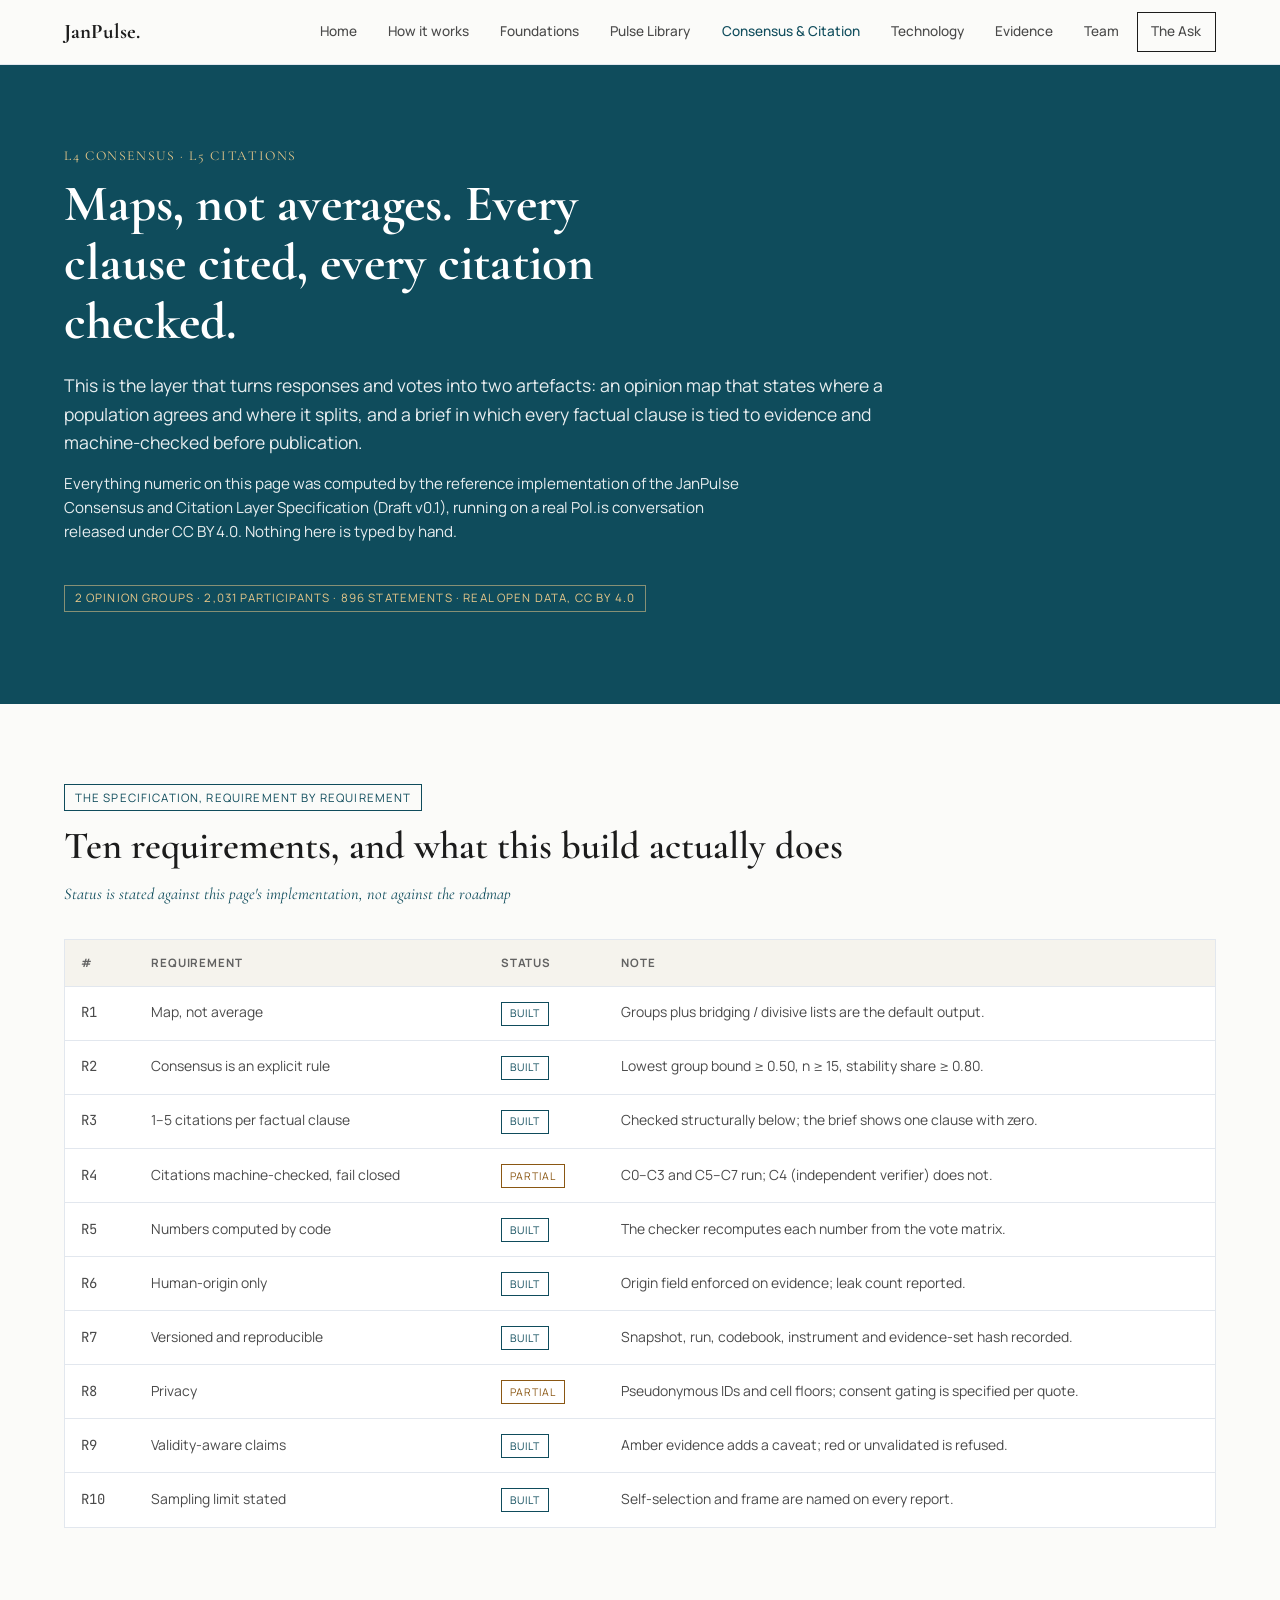
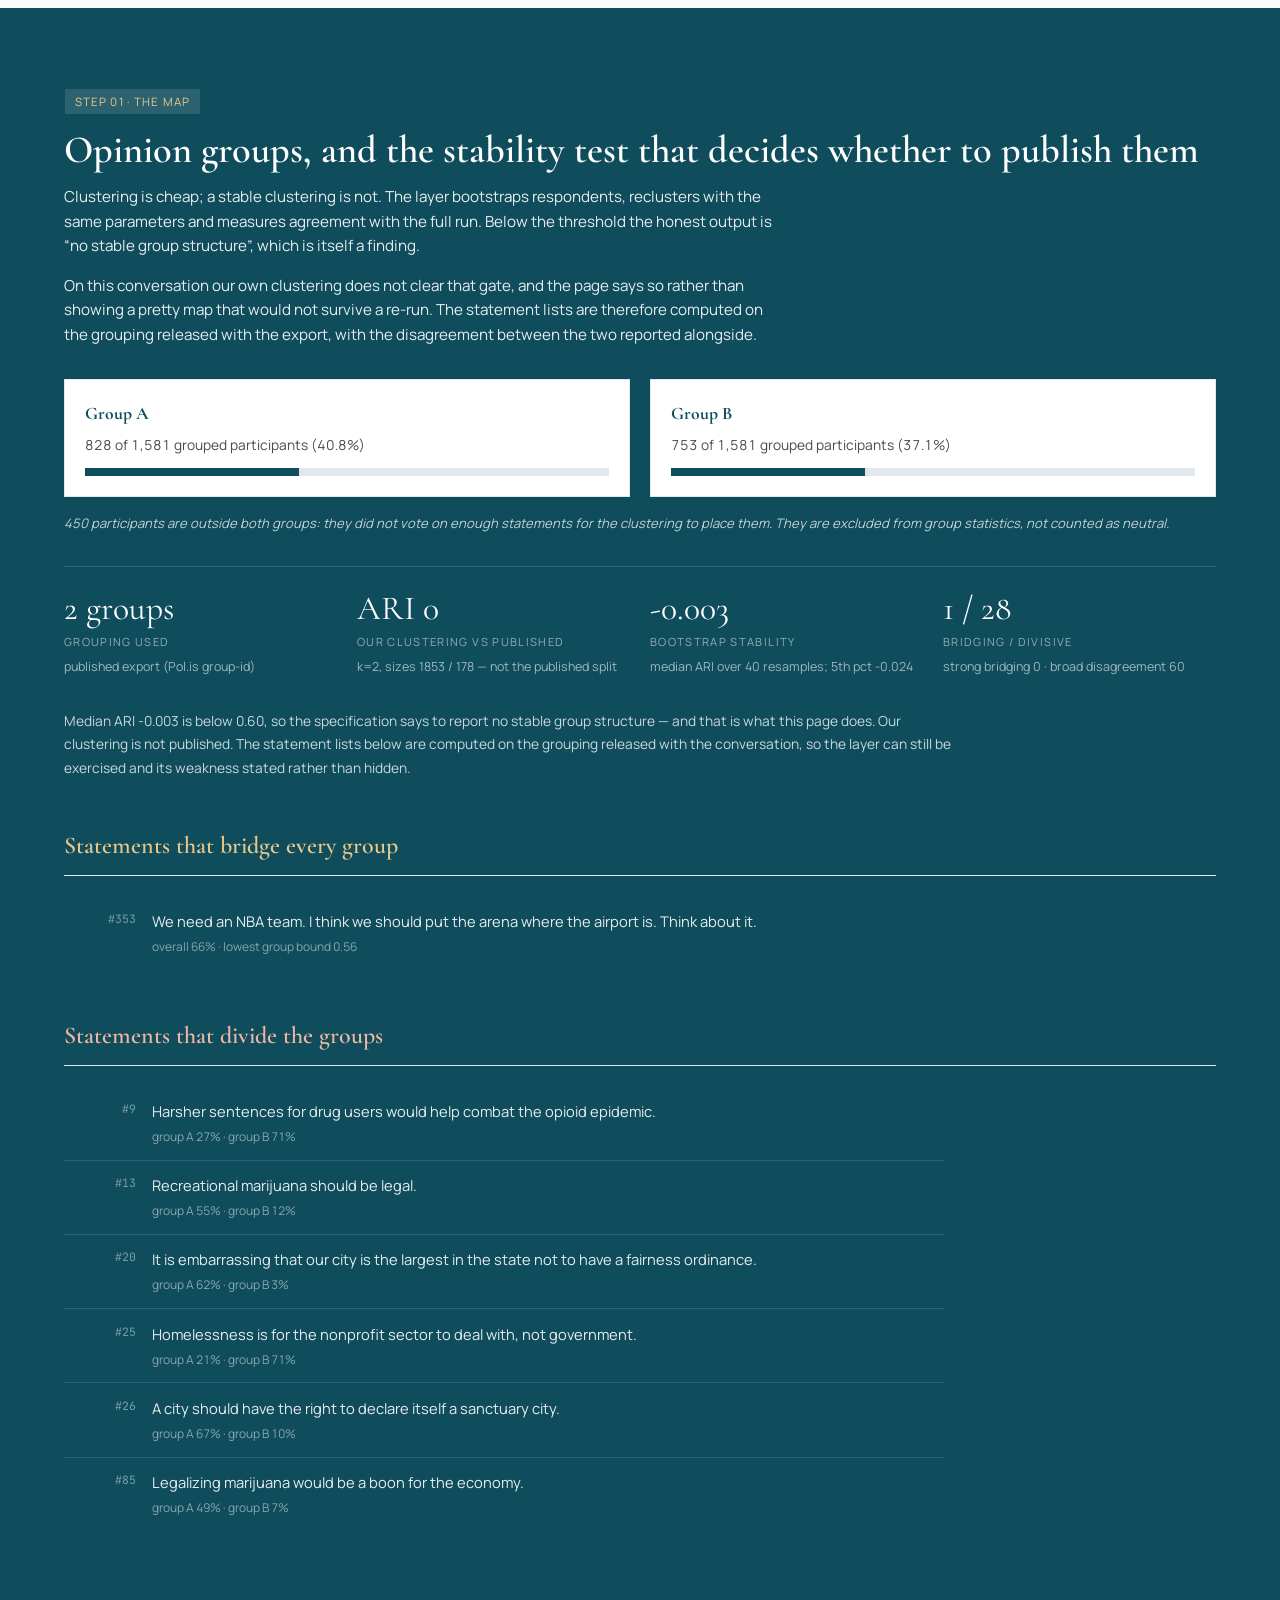
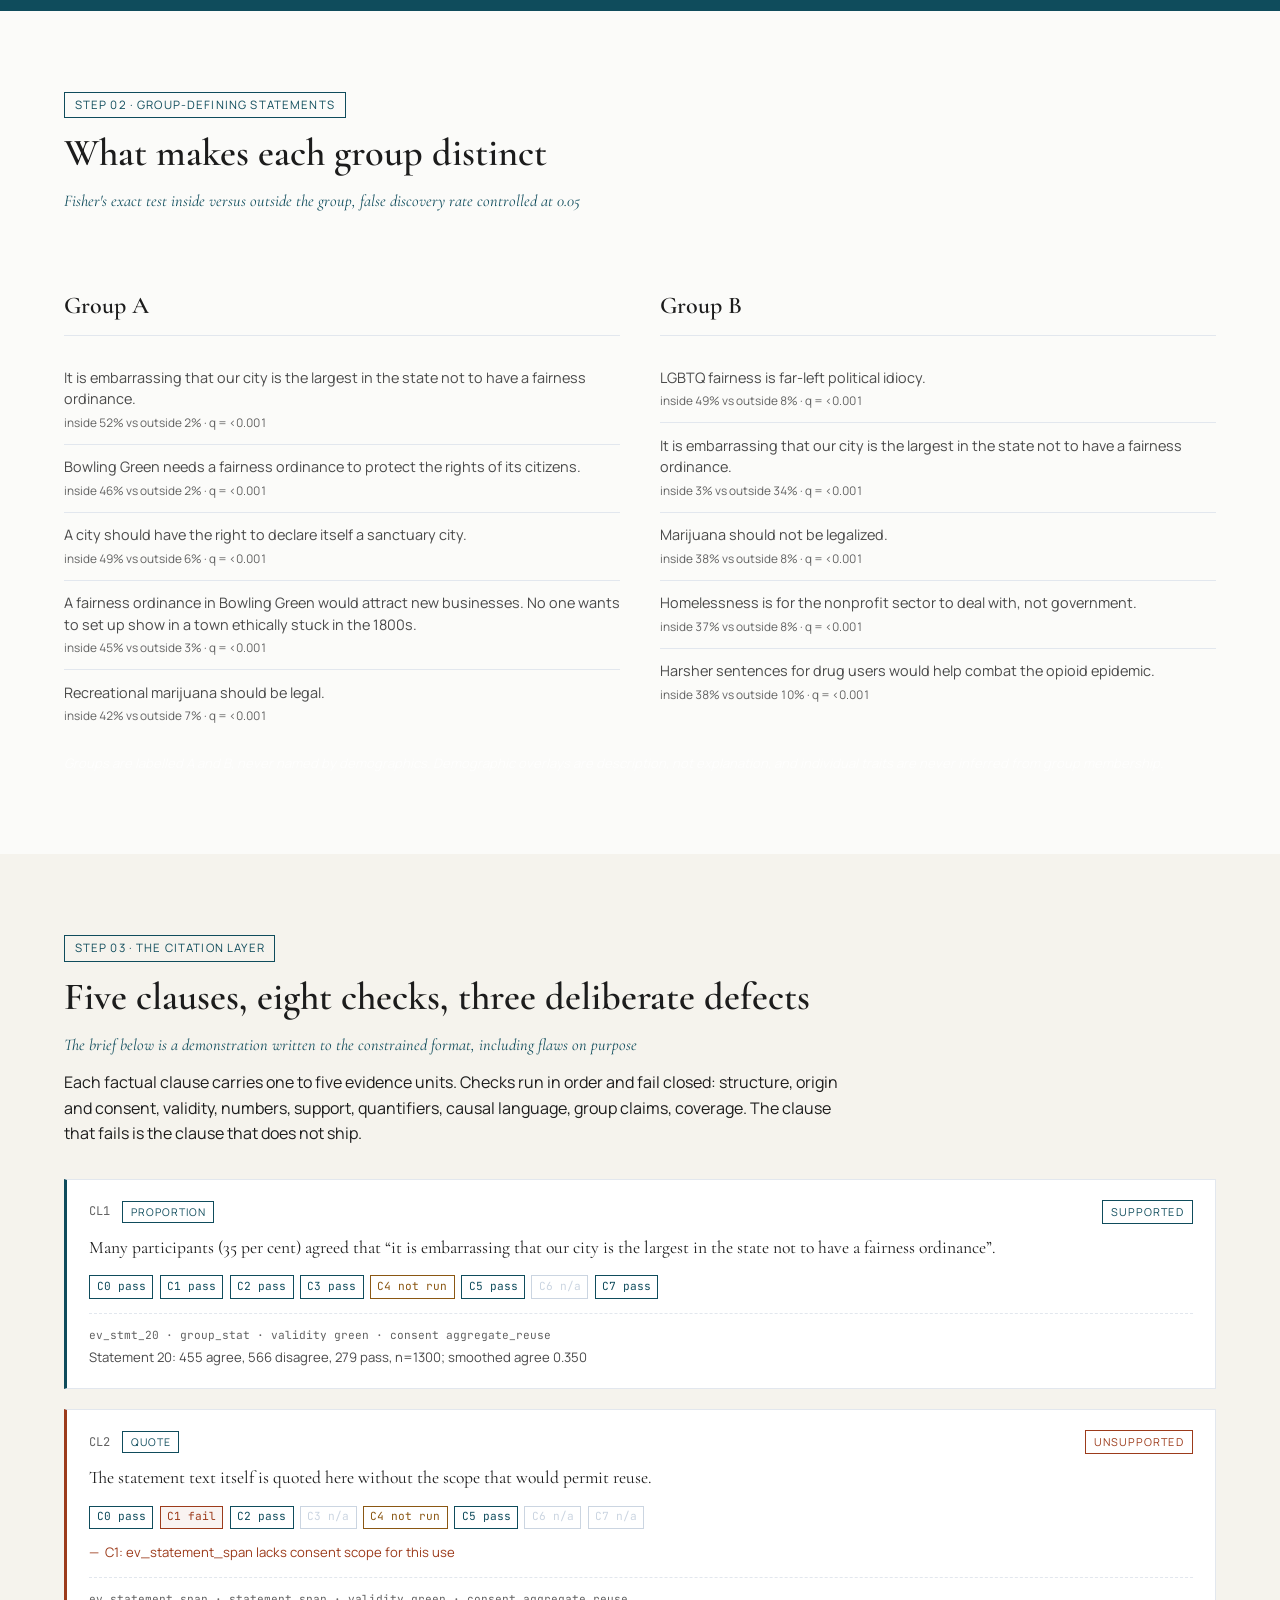
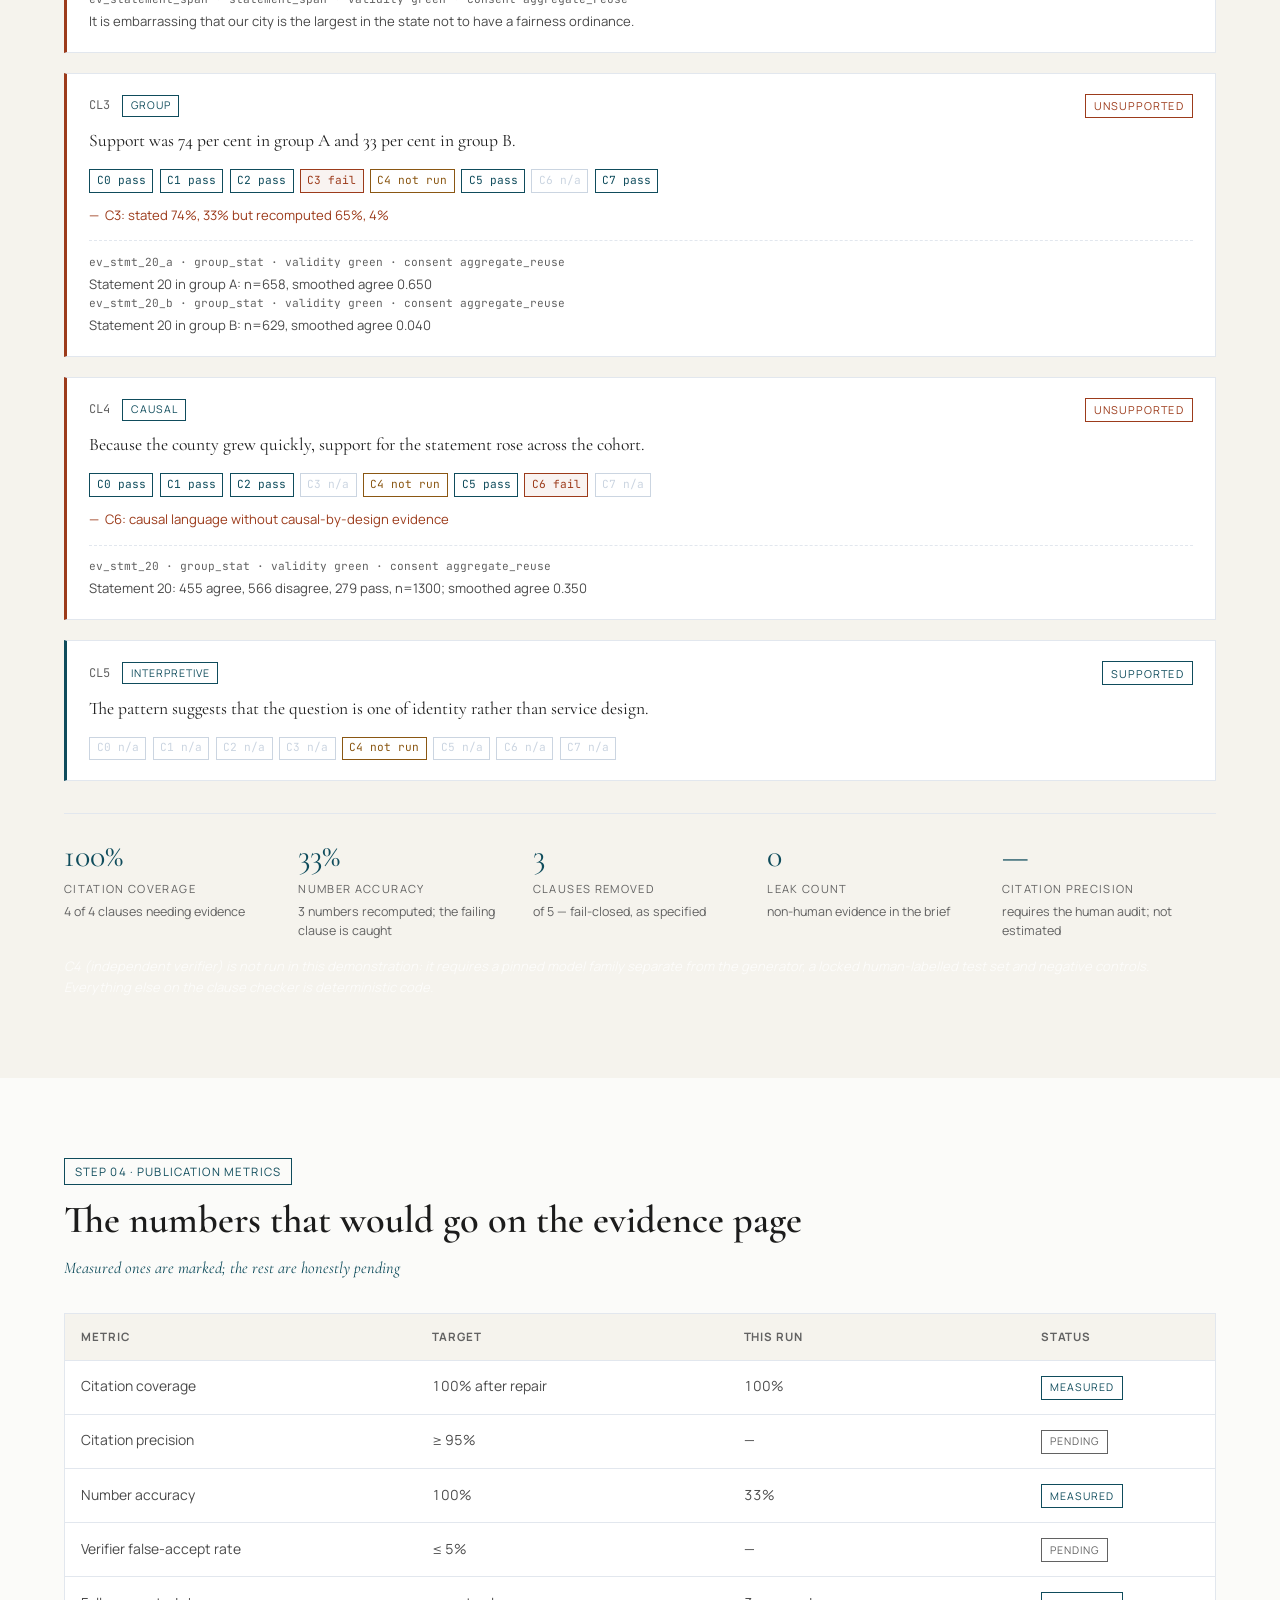
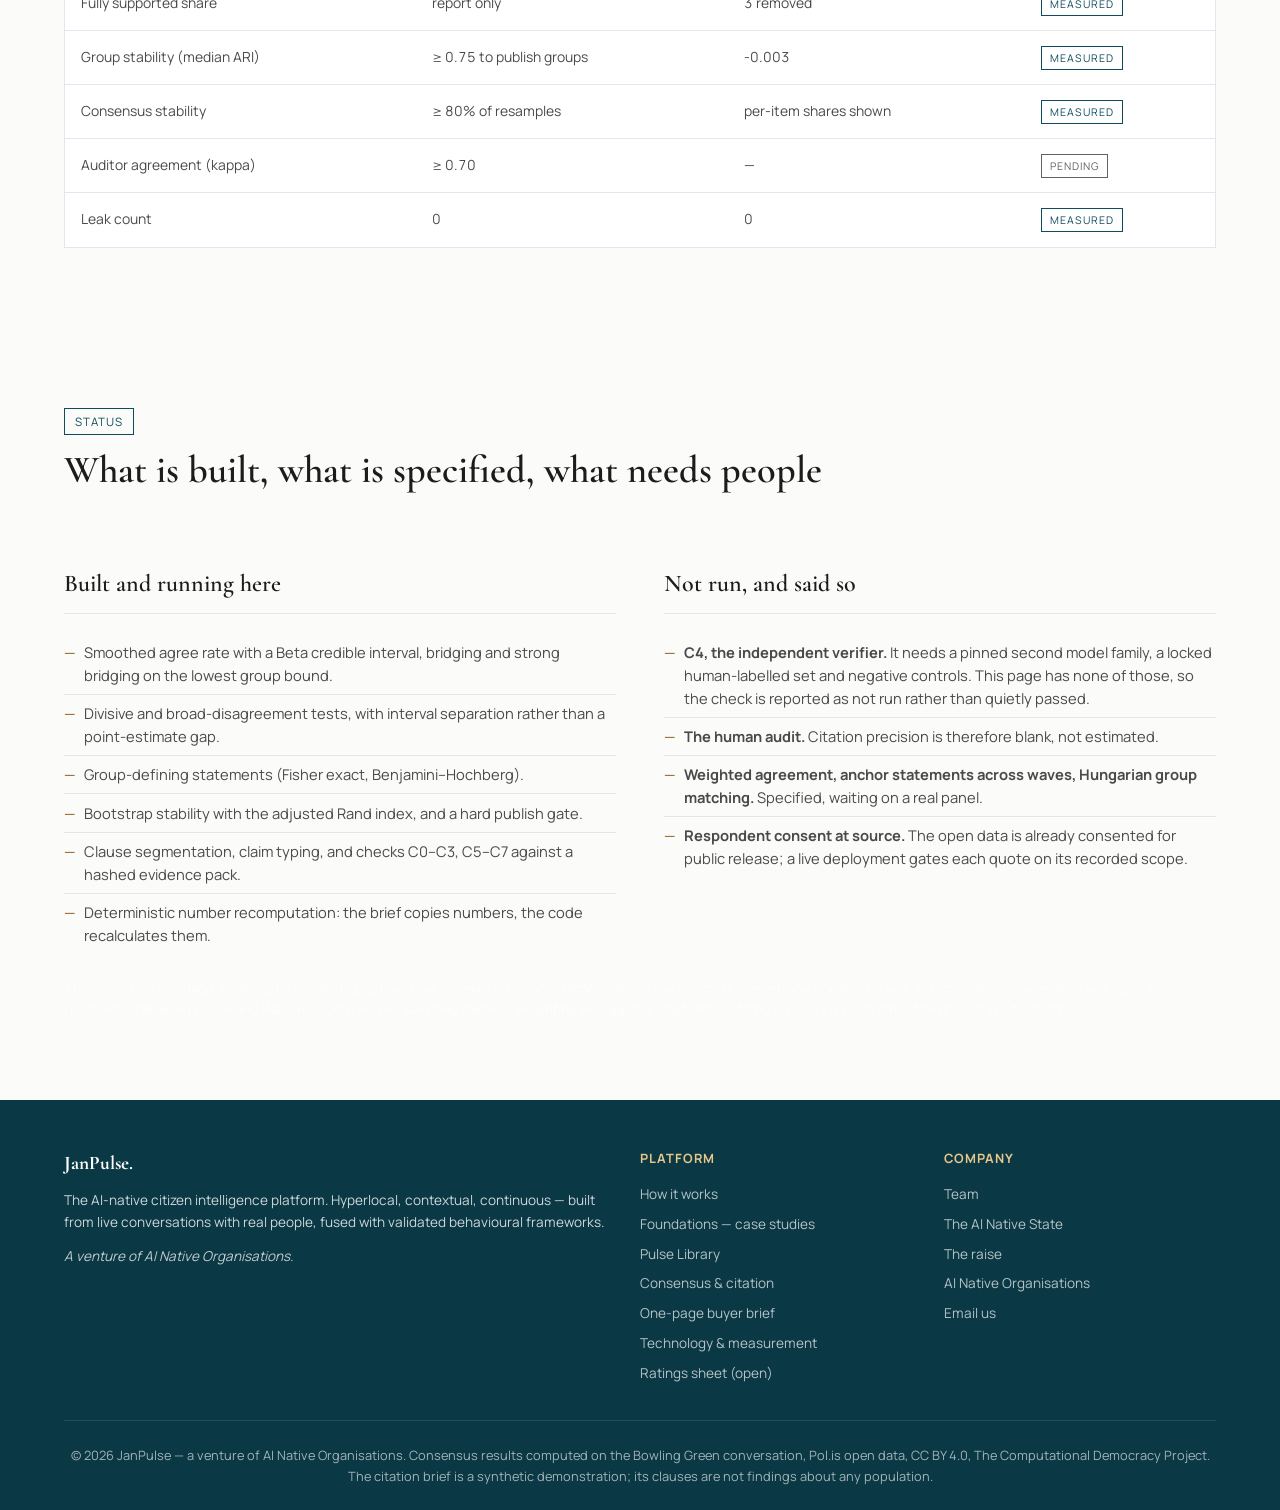
==== commit 4159d965: "One-page buyer brief: deliverables, indicative fees, what we do not claim Print-first A4 sheet (brie" ====
--- a/consensus.html
+++ b/consensus.html
@@ -187,6 +187,7 @@
         <a href="/foundations.html">Foundations &mdash; case studies</a>
         <a href="/library.html">Pulse Library</a>
         <a href="/consensus.html">Consensus &amp; citation</a>
+        <a href="/brief.html">One-page buyer brief</a>
         <a href="/technology.html">Technology &amp; measurement</a>
         <a href="/rate.html">Ratings sheet (open)</a>
       </div>
